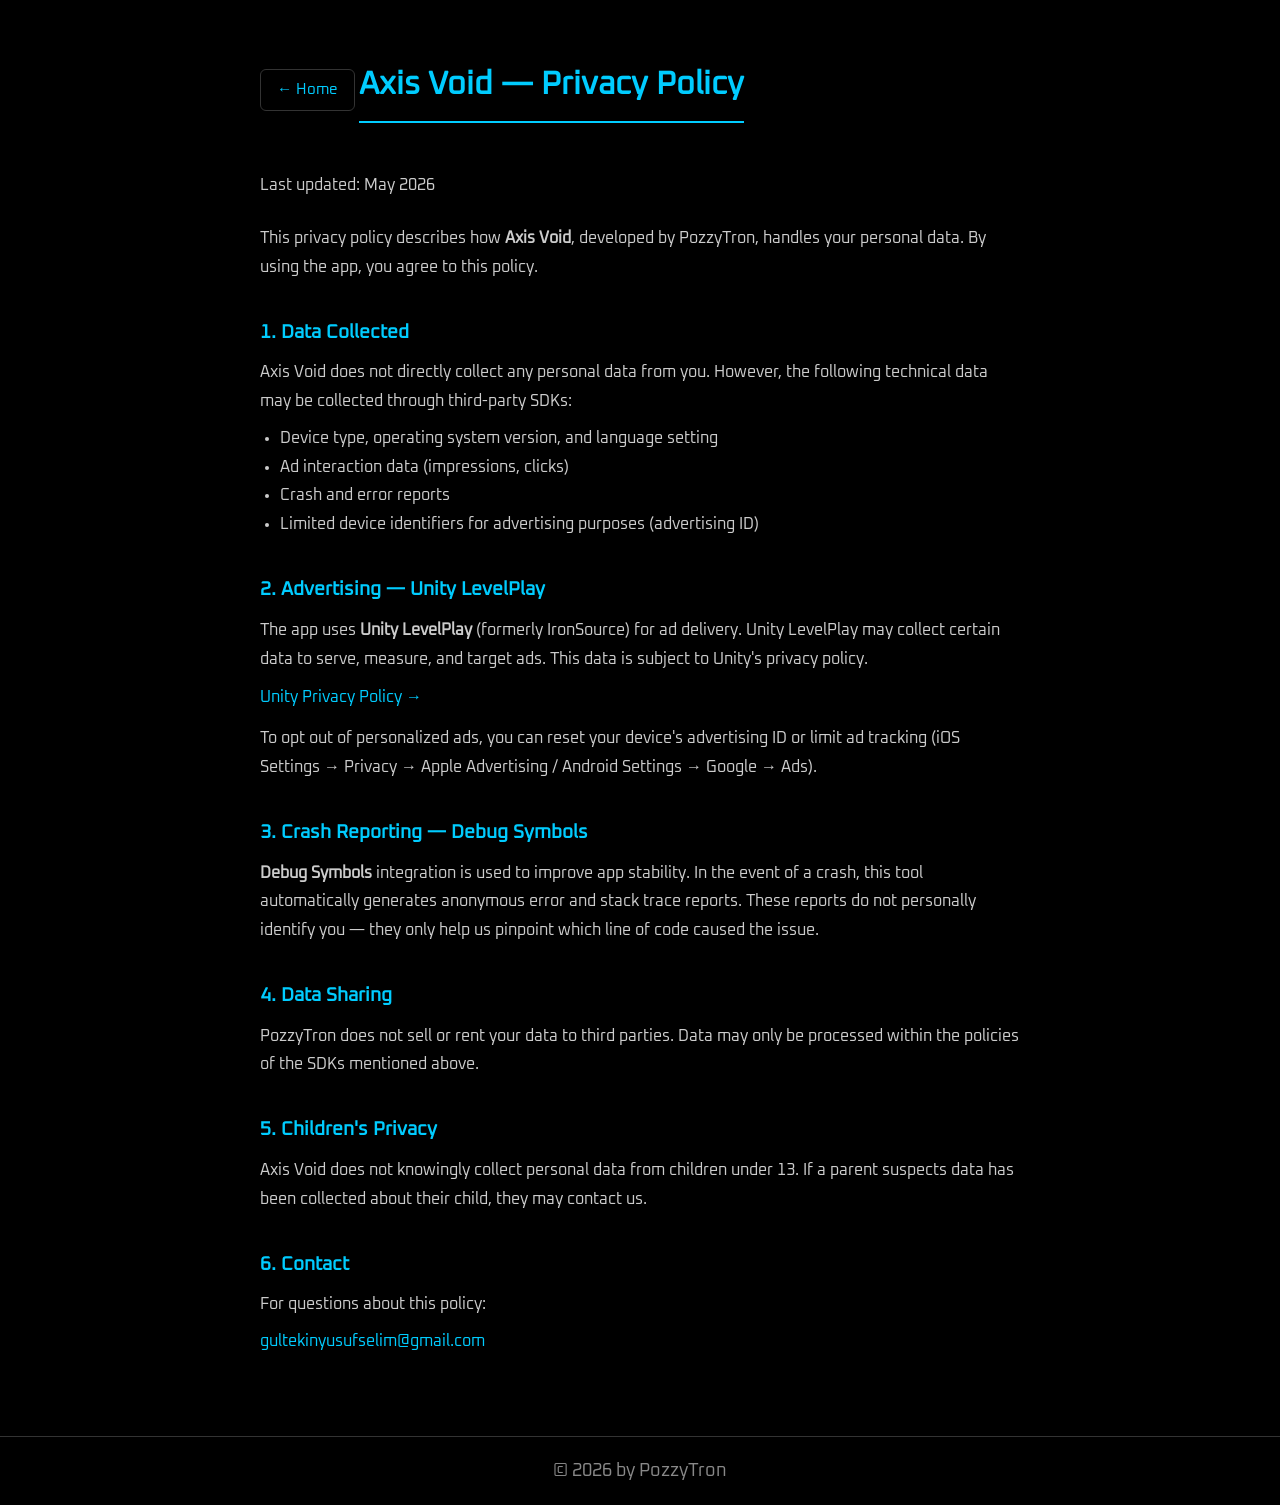
==== privacy-axis-void.html @ fbcbccb7 "Update contact email in privacy-axis-void.html" ====
<!DOCTYPE html>
<html lang="tr">
<head>
  <meta charset="UTF-8">
  <meta name="viewport" content="width=device-width, initial-scale=1.0">
  <title>PozzyTron | Axis Void — Gizlilik Politikası</title>
  <link rel="icon" type="image/png" href="favicon.png">
  <link rel="stylesheet" href="style.css">
  <style>
    .privacy-wrap {
      max-width: 800px;
      margin: 0 auto;
      padding: 60px 20px 80px;
      text-align: left;
    }
    .privacy-wrap h1 {
      font-size: 2rem;
      color: #00ccff;
      border-bottom: 2px solid #00ccff;
      display: inline-block;
      padding-bottom: 10px;
      margin-bottom: 40px;
    }
    .privacy-wrap h2 {
      font-size: 1.2rem;
      color: #00ccff;
      margin: 36px 0 10px;
    }
    .privacy-wrap p, .privacy-wrap li {
      color: #cccccc;
      font-size: 1rem;
      line-height: 1.8;
    }
    .privacy-wrap ul {
      padding-left: 20px;
      margin-top: 8px;
    }
    .privacy-wrap a {
      color: #00ccff;
      text-decoration: none;
    }
    .privacy-wrap a:hover {
      text-decoration: underline;
    }
    .back-btn {
      display: inline-block;
      margin-bottom: 40px;
      color: #888;
      font-size: 0.95rem;
      text-decoration: none;
      border: 1px solid #333;
      padding: 8px 16px;
      border-radius: 6px;
      transition: all 0.2s ease;
    }
    .back-btn:hover {
      color: #fff;
      border-color: #666;
    }
    .updated {
      color: #555;
      font-size: 0.9rem;
      margin-top: 8px;
    }
  </style>
</head>
<body>

  <div id="loader">
    <div class="spinner"></div>
    <p data-key="loader">YÜKLENİYOR...</p>
  </div>

  <div class="privacy-wrap">
    <a href="index.html" class="back-btn" data-key="back">← Ana Sayfa</a>

    <h1 data-key="page_title">Axis Void — Gizlilik Politikası</h1>
    <p class="updated" data-key="updated">Son güncelleme: Mayıs 2026</p>

    <p style="margin-top:24px" data-key="intro">
      Bu gizlilik politikası, PozzyTron tarafından geliştirilen <strong>Axis Void</strong> mobil uygulamasının kişisel verilerinizi nasıl ele aldığını açıklar. Uygulamayı kullanarak bu politikayı kabul etmiş sayılırsınız.
    </p>

    <!-- Veri Toplama -->
    <h2 data-key="s1_title">1. Toplanan Veriler</h2>
    <p data-key="s1_text">Axis Void, sizden doğrudan herhangi bir kişisel veri toplamaz. Ancak üçüncü taraf SDK'lar aracılığıyla aşağıdaki teknik veriler toplanabilir:</p>
    <ul>
      <li data-key="s1_li1">Cihaz tipi, işletim sistemi sürümü ve dil ayarı</li>
      <li data-key="s1_li2">Reklam etkileşim verileri (gösterim, tıklama)</li>
      <li data-key="s1_li3">Çökme (crash) ve hata raporları</li>
      <li data-key="s1_li4">Reklamcılık amacıyla sınırlı cihaz tanımlayıcıları (reklam kimliği)</li>
    </ul>

    <!-- Unity LevelPlay -->
    <h2 data-key="s2_title">2. Reklamlar — Unity LevelPlay</h2>
    <p data-key="s2_text">
      Uygulama, reklam gösterimi için <strong>Unity LevelPlay</strong> (eski adıyla IronSource) platformunu kullanır. Unity LevelPlay; reklam sunmak, performansını ölçmek ve hedeflemek amacıyla belirli veriler toplayabilir. Bu veriler Unity'nin gizlilik politikasına tabidir.
    </p>
    <p style="margin-top:10px">
      <a href="https://unity.com/legal/privacy-policy" target="_blank" rel="noopener noreferrer" data-key="s2_link">Unity Gizlilik Politikası →</a>
    </p>
    <p style="margin-top:12px" data-key="s2_opt">
      Kişiselleştirilmiş reklamları devre dışı bırakmak için cihazınızın reklam kimliğini sıfırlayabilir veya reklam takibini kısıtlayabilirsiniz (iOS Ayarları → Gizlilik → Apple Reklamcılığı / Android Ayarları → Google → Reklamlar).
    </p>

    <!-- Debug Symbols / Crash Reporting -->
    <h2 data-key="s3_title">3. Çökme Raporlama — Debug Symbols</h2>
    <p data-key="s3_text">
      Uygulama stabilitesini iyileştirmek amacıyla <strong>Debug Symbols</strong> entegrasyonu kullanılmaktadır. Bu araç; uygulamanın çökmesi durumunda otomatik olarak anonim hata ve yığın izi (stack trace) raporları oluşturur. Bu raporlar sizi kişisel olarak tanımlamaz; yalnızca hangi kod satırında hata oluştuğunu tespit etmemize yarar.
    </p>

    <!-- Veri Paylaşımı -->
    <h2 data-key="s4_title">4. Veri Paylaşımı</h2>
    <p data-key="s4_text">PozzyTron, verilerinizi üçüncü taraflara satmaz veya kiralamaz. Veriler yalnızca yukarıda belirtilen SDK'ların kendi politikaları çerçevesinde işlenebilir.</p>

    <!-- Çocuk Gizliliği -->
    <h2 data-key="s5_title">5. Çocuk Gizliliği</h2>
    <p data-key="s5_text">Axis Void, 13 yaşın altındaki çocuklardan bilerek kişisel veri toplamaz. Ebeveynler, çocuklarına ait olası bir veri kaydından şüpheleniyorlarsa bizimle iletişime geçebilirler.</p>

    <!-- İletişim -->
    <h2 data-key="s6_title">6. İletişim</h2>
    <p data-key="s6_text">Bu politikayla ilgili sorularınız için:</p>
    <p style="margin-top:8px">
      <a href="mailto:gultekinyusufselim@gmail.com">gultekinyusufselim@gmail.com</a>
    </p>
  </div>

  <footer>
    <p>© 2026 by PozzyTron</p>
  </footer>

<script>
const translations = {
  tr: {
    loader: "YÜKLENİYOR...",
    back: "← Ana Sayfa",
    page_title: "Axis Void — Gizlilik Politikası",
    updated: "Son güncelleme: Mayıs 2026",
    intro: "Bu gizlilik politikası, PozzyTron tarafından geliştirilen Axis Void mobil uygulamasının kişisel verilerinizi nasıl ele aldığını açıklar. Uygulamayı kullanarak bu politikayı kabul etmiş sayılırsınız.",
    s1_title: "1. Toplanan Veriler",
    s1_text: "Axis Void, sizden doğrudan herhangi bir kişisel veri toplamaz. Ancak üçüncü taraf SDK'lar aracılığıyla aşağıdaki teknik veriler toplanabilir:",
    s1_li1: "Cihaz tipi, işletim sistemi sürümü ve dil ayarı",
    s1_li2: "Reklam etkileşim verileri (gösterim, tıklama)",
    s1_li3: "Çökme (crash) ve hata raporları",
    s1_li4: "Reklamcılık amacıyla sınırlı cihaz tanımlayıcıları (reklam kimliği)",
    s2_title: "2. Reklamlar — Unity LevelPlay",
    s2_text: "Uygulama, reklam gösterimi için Unity LevelPlay (eski adıyla IronSource) platformunu kullanır. Unity LevelPlay; reklam sunmak, performansını ölçmek ve hedeflemek amacıyla belirli veriler toplayabilir. Bu veriler Unity'nin gizlilik politikasına tabidir.",
    s2_link: "Unity Gizlilik Politikası →",
    s2_opt: "Kişiselleştirilmiş reklamları devre dışı bırakmak için cihazınızın reklam kimliğini sıfırlayabilir veya reklam takibini kısıtlayabilirsiniz (iOS Ayarları → Gizlilik → Apple Reklamcılığı / Android Ayarları → Google → Reklamlar).",
    s3_title: "3. Çökme Raporlama — Debug Symbols",
    s3_text: "Uygulama stabilitesini iyileştirmek amacıyla Debug Symbols entegrasyonu kullanılmaktadır. Bu araç; uygulamanın çökmesi durumunda otomatik olarak anonim hata ve yığın izi (stack trace) raporları oluşturur. Bu raporlar sizi kişisel olarak tanımlamaz; yalnızca hangi kod satırında hata oluştuğunu tespit etmemize yarar.",
    s4_title: "4. Veri Paylaşımı",
    s4_text: "PozzyTron, verilerinizi üçüncü taraflara satmaz veya kiralamaz. Veriler yalnızca yukarıda belirtilen SDK'ların kendi politikaları çerçevesinde işlenebilir.",
    s5_title: "5. Çocuk Gizliliği",
    s5_text: "Axis Void, 13 yaşın altındaki çocuklardan bilerek kişisel veri toplamaz. Ebeveynler, çocuklarına ait olası bir veri kaydından şüpheleniyorlarsa bizimle iletişime geçebilirler.",
    s6_title: "6. İletişim",
    s6_text: "Bu politikayla ilgili sorularınız için:"
  },
  en: {
    loader: "LOADING...",
    back: "← Home",
    page_title: "Axis Void — Privacy Policy",
    updated: "Last updated: May 2026",
    intro: "This privacy policy describes how Axis Void, developed by PozzyTron, handles your personal data. By using the app, you agree to this policy.",
    s1_title: "1. Data Collected",
    s1_text: "Axis Void does not directly collect any personal data from you. However, the following technical data may be collected through third-party SDKs:",
    s1_li1: "Device type, operating system version, and language setting",
    s1_li2: "Ad interaction data (impressions, clicks)",
    s1_li3: "Crash and error reports",
    s1_li4: "Limited device identifiers for advertising purposes (advertising ID)",
    s2_title: "2. Advertising — Unity LevelPlay",
    s2_text: "The app uses Unity LevelPlay (formerly IronSource) for ad delivery. Unity LevelPlay may collect certain data to serve, measure, and target ads. This data is subject to Unity's privacy policy.",
    s2_link: "Unity Privacy Policy →",
    s2_opt: "To opt out of personalized ads, you can reset your device's advertising ID or limit ad tracking (iOS Settings → Privacy → Apple Advertising / Android Settings → Google → Ads).",
    s3_title: "3. Crash Reporting — Debug Symbols",
    s3_text: "Debug Symbols integration is used to improve app stability. In the event of a crash, this tool automatically generates anonymous error and stack trace reports. These reports do not personally identify you — they only help us pinpoint which line of code caused the issue.",
    s4_title: "4. Data Sharing",
    s4_text: "PozzyTron does not sell or rent your data to third parties. Data may only be processed within the policies of the SDKs mentioned above.",
    s5_title: "5. Children's Privacy",
    s5_text: "Axis Void does not knowingly collect personal data from children under 13. If a parent suspects data has been collected about their child, they may contact us.",
    s6_title: "6. Contact",
    s6_text: "For questions about this policy:"
  }
};

const lang = navigator.language.startsWith("tr") ? "tr" : "en";

// intro tag has <strong> inside, handle separately
const introEl = document.querySelector("[data-key='intro']");
if (introEl) {
  const gameName = lang === "tr" ? "Axis Void" : "Axis Void";
  introEl.innerHTML = translations[lang].intro.replace(
    gameName, `<strong>${gameName}</strong>`
  );
}

// s2_text has <strong> inside
const s2El = document.querySelector("[data-key='s2_text']");
if (s2El) {
  s2El.innerHTML = translations[lang].s2_text.replace(
    "Unity LevelPlay", "<strong>Unity LevelPlay</strong>"
  );
}

// s3_text has <strong> inside
const s3El = document.querySelector("[data-key='s3_text']");
if (s3El) {
  s3El.innerHTML = translations[lang].s3_text.replace(
    "Debug Symbols", "<strong>Debug Symbols</strong>"
  );
}

document.querySelectorAll("[data-key]").forEach(el => {
  const key = el.getAttribute("data-key");
  if (["intro", "s2_text", "s3_text"].includes(key)) return; // already handled
  if (translations[lang][key]) el.textContent = translations[lang][key];
});

document.title = lang === "tr"
  ? "PozzyTron | Axis Void — Gizlilik Politikası"
  : "PozzyTron | Axis Void — Privacy Policy";

window.addEventListener("load", function () {
  document.getElementById("loader").classList.add("loader-hidden");
});
</script>

</body>
</html>
---- style.css ----
@font-face {
    font-family: 'Oxanium';
    src: url('oxanium.ttf') format('truetype');
    font-weight: normal;
    font-style: normal;
}

* {
    margin: 0;
    padding: 0;
    box-sizing: border-box;
    font-family: 'Oxanium', sans-serif;
}

body {
    background-color: #000000;
    color: #ffffff;
    line-height: 1.6;
    font-size: 18px;
    scroll-behavior: smooth;
    -webkit-font-smoothing: antialiased;
}

#loader {
    position: fixed;
    width: 100%;
    height: 100vh;
    background: #000000;
    display: flex;
    flex-direction: column;
    justify-content: center;
    align-items: center;
    z-index: 9999;
    transition: opacity 0.5s ease, visibility 0.5s ease;
}

.spinner {
    width: 50px;
    height: 50px;
    border: 5px solid rgba(0, 255, 204, 0.1);
    border-top: 5px solid #00ccff;
    border-radius: 50%;
    animation: spin 1s linear infinite;
}

#loader p {
    margin-top: 30px;
    font-size: 1.3rem;
    color: #00ccff;
    text-transform: uppercase;
    font-family: 'Oxanium', sans-serif;
}

@keyframes spin {
    0% { transform: rotate(0deg); }
    100% { transform: rotate(360deg); }
}

.loader-hidden {
    opacity: 0;
    visibility: hidden;
}

.container {
    width: 90%;
    margin: 0 auto;
    text-align: center;
}

.cover {
    height: 400px;
    display: flex;
    align-items: center;
    justify-content: center;
    text-align: center;
    background-image: url('cover-bg.png');
    background-size: cover;
    background-position: center;
    background-repeat: no-repeat;
}

.section {
    padding: 60px 20px;
}

.section-title {
    font-size: 2rem;
    margin-bottom: 40px;
    border-bottom: 2px solid #00ccff;
    display: inline-block;
    padding-bottom: 10px;
}

.project-card {
    background: #0f0f0f;
    padding: 40px;
    border-radius: 20px;
    margin: 40px auto;
    max-width: 1000px;
    width: 95%;
    display: flex;
    align-items: stretch;
    gap: 40px;
    text-align: left;
}

.project-video {
    width: 50%;
    aspect-ratio: 16 / 9;
    border-radius: 10px;
    overflow: hidden;
    transform: translateZ(0);
}

.project-video iframe {
    width: 100%;
    height: 100%;
    border: none;
}

.project-content {
    flex: 1;
    display: flex;
    flex-direction: column;
    justify-content: space-between;
    min-height: 100%;
}

.project-content h3 {
    font-size: 1.1rem;
    margin-bottom: 15px;
    color: #00ccff;
    font-weight: 800;
}

.links {
    margin-top: auto;
    display: flex;
    gap: 10px;
    padding-top: 20px;
}

.links-secondary {
    margin-top: 10px;
    padding-top: 0;
}

.btn {
    display: inline-block;
    padding: 10px 20px;
    background-color: #00ccff;
    color: #000000;
    text-decoration: none;
    border-radius: 6px;
    font-weight: bold;
    font-size: 1.1rem;
    transition: all 0.3s ease;
    border: none;
    cursor: pointer;
}

.btn:hover {
    background-color: #00ffcc;
    transform: translateY(-5px);
    box-shadow: 0 5px 15px rgba(0, 204, 255, 0.4);
}

/* Ghost / secondary button — less prominent */
.btn-ghost {
    display: inline-block;
    padding: 6px 14px;
    background-color: transparent;
    color: #555555;
    text-decoration: none;
    border-radius: 6px;
    font-size: 0.85rem;
    border: 1px solid #2a2a2a;
    transition: all 0.2s ease;
    cursor: pointer;
}

.btn-ghost:hover {
    color: #aaaaaa;
    border-color: #555555;
}

footer {
    padding: 20px;
    text-align: center;
    border-top: 1px solid #333;
    font-size: 1.1rem;
    color: #888;
}

@media (max-width: 768px) {
    .cover {
        width: 100%;
        aspect-ratio: 1;
        height: auto;
        min-height: auto;
        background-size: contain;
        background-repeat: no-repeat;
        background-position: center;
        background-image: url('mobile-bg.png');
    }

    .container {
        width: 95%;
    }

    .project-card {
        background: #0f0f0f;
        flex-direction: column;
        align-items: center;
        text-align: center;
        gap: 20px;
        padding: 20px;
    }

    .project-img {
        width: 100%;
        max-width: none;
    }

    .project-video {
        width: 100%;
        margin-bottom: 20px;
    }

    .project-content {
        width: 100%;
    }

    .links {
        justify-content: center;
        flex-wrap: wrap;
    }

    .links-secondary {
        justify-content: center;
    }

    .section-title {
        font-size: 1.5rem;
    }

    .about p {
        font-size: 1rem;
    }
}
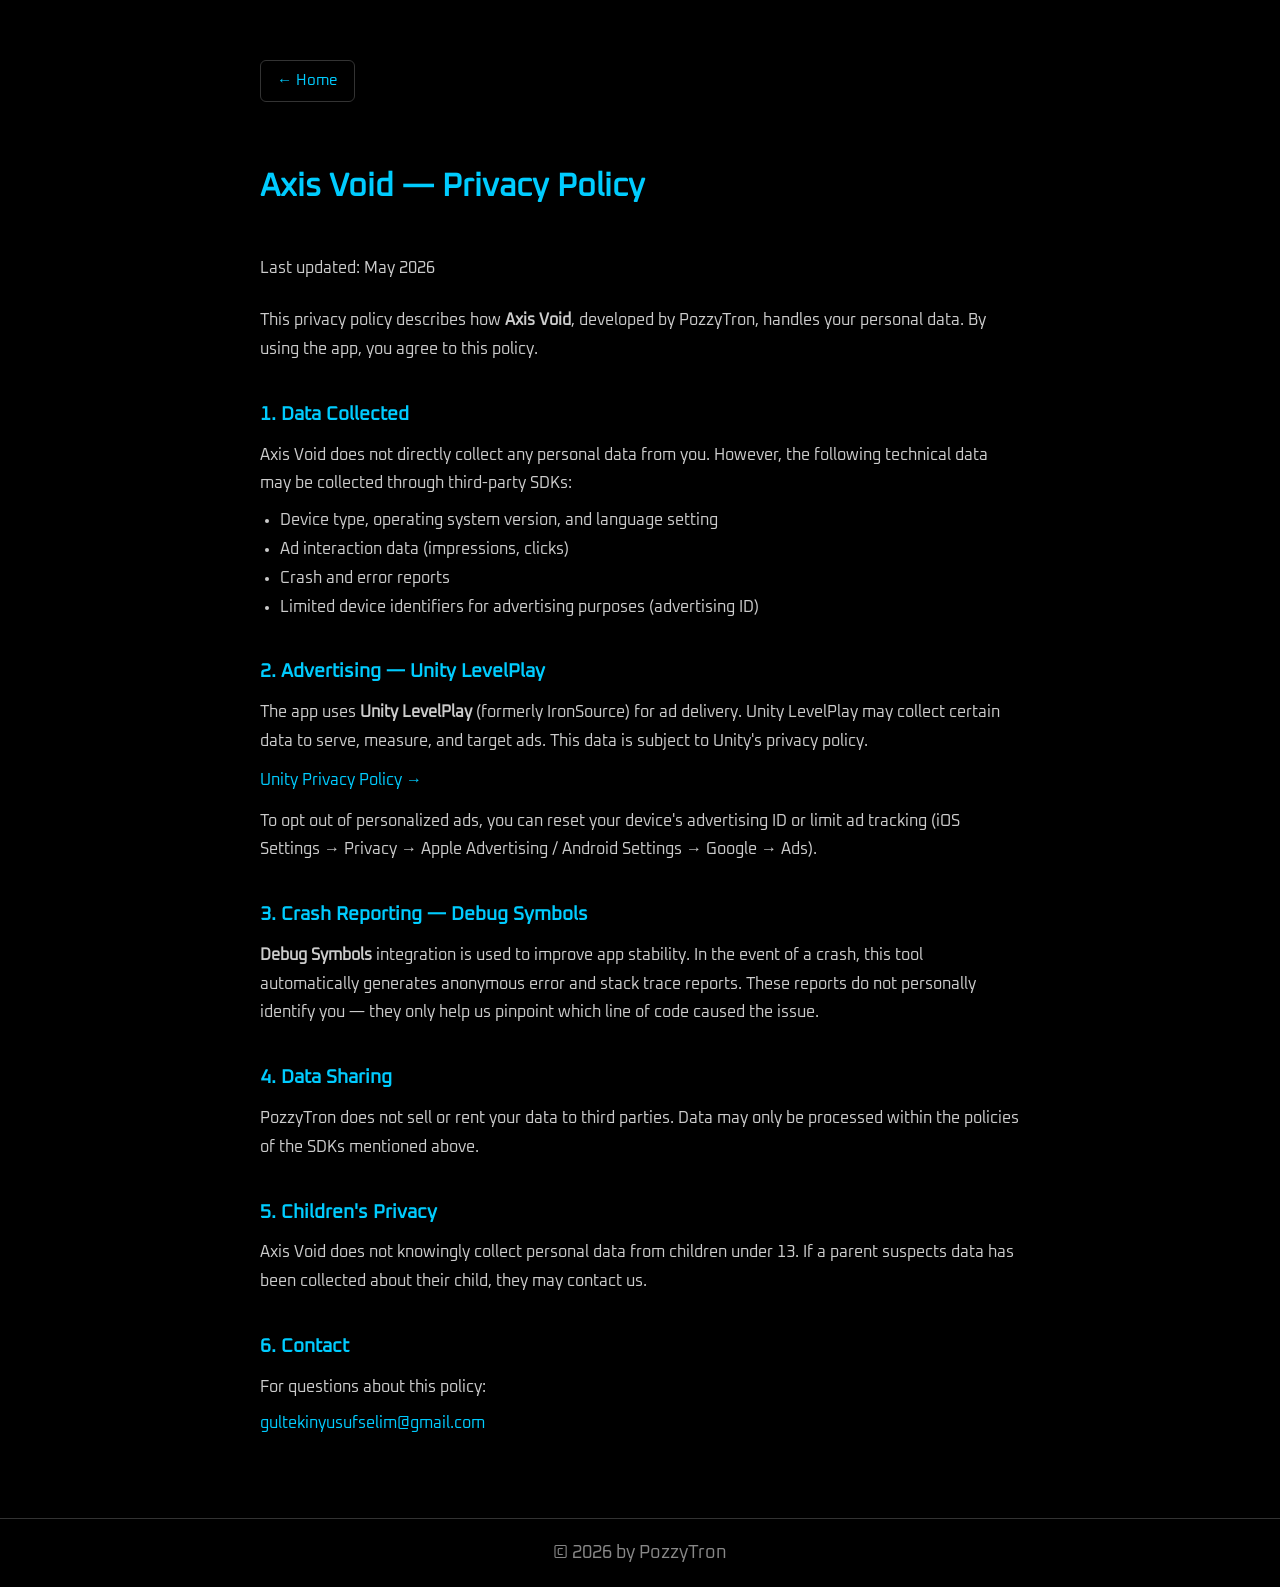
==== commit 0f91365a: "Refactor h1 styles in privacy-axis-void.html Removed border and padding from h1 in privacy section" ====
--- a/privacy-axis-void.html
+++ b/privacy-axis-void.html
@@ -14,11 +14,9 @@
       text-align: left;
     }
     .privacy-wrap h1 {
+      margin-top: 20px;
       font-size: 2rem;
       color: #00ccff;
-      border-bottom: 2px solid #00ccff;
-      display: inline-block;
-      padding-bottom: 10px;
       margin-bottom: 40px;
     }
     .privacy-wrap h2 {
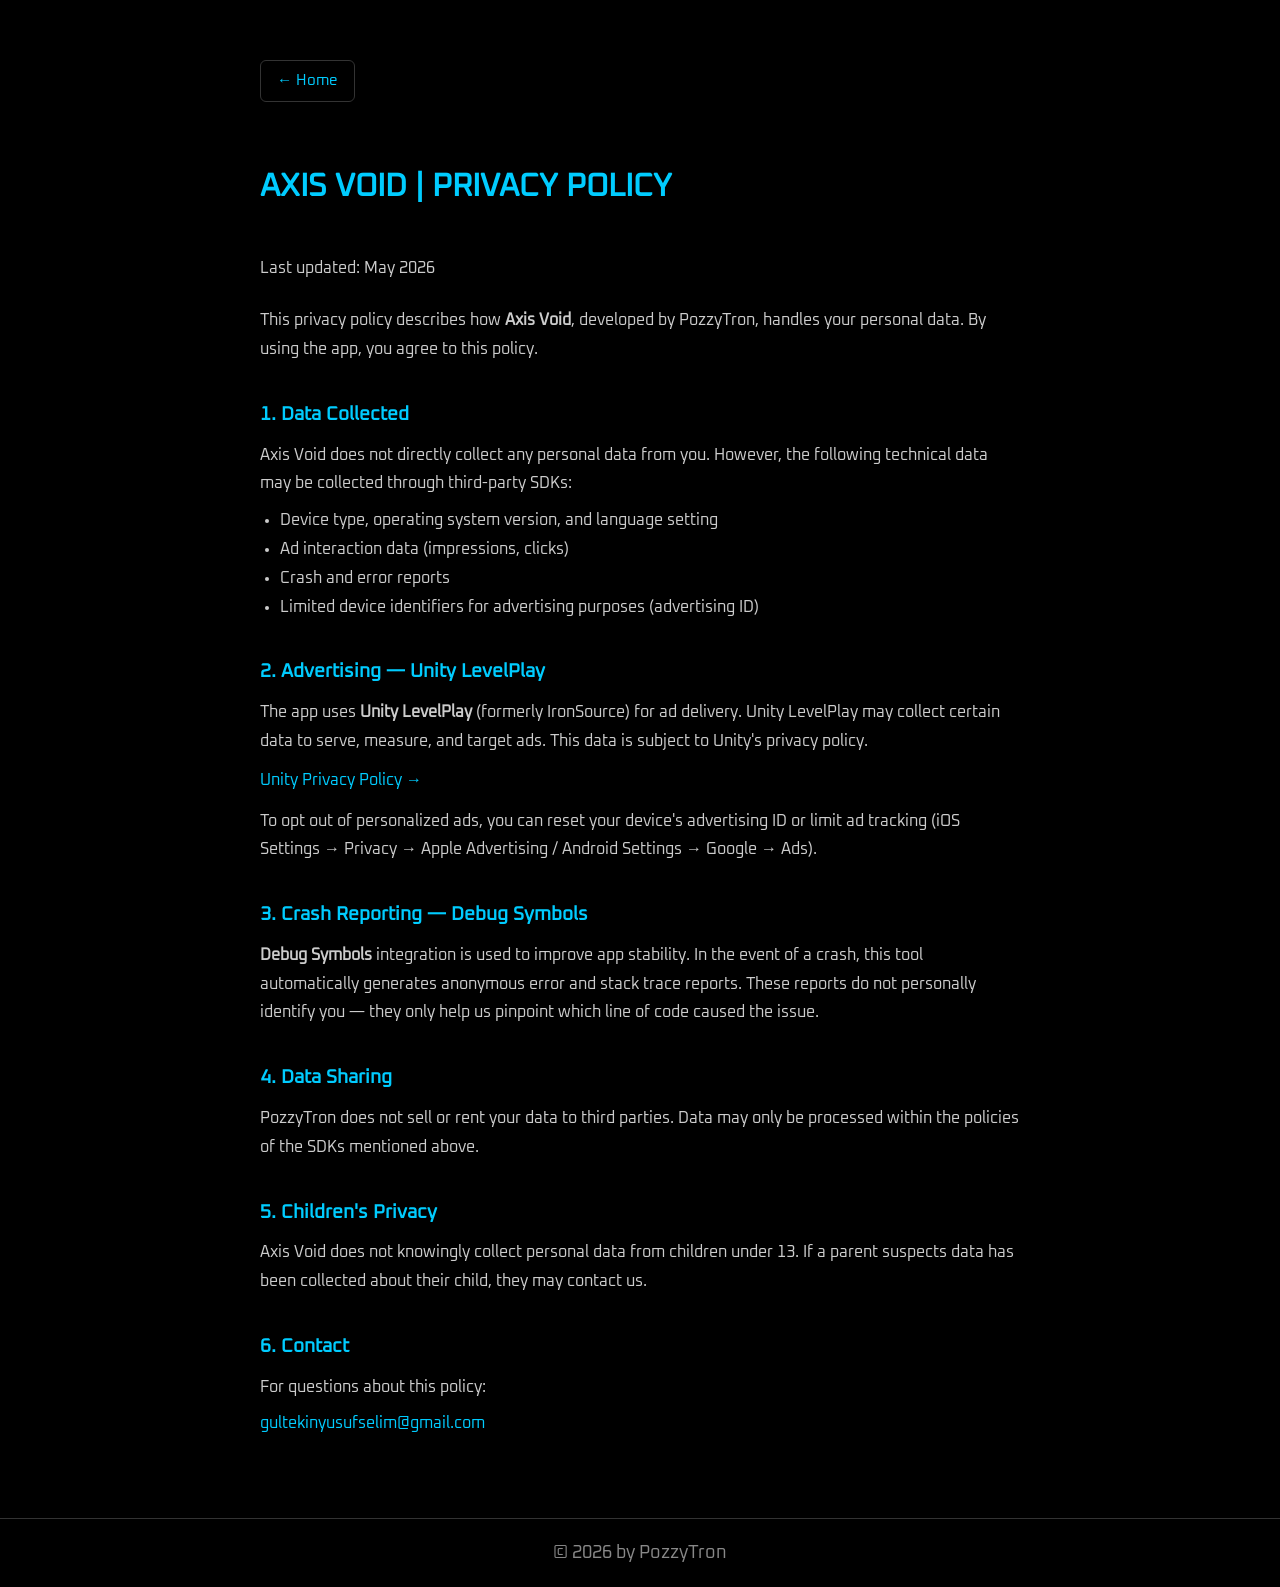
==== commit 6d38fac1: "Update privacy-axis-void.html" ====
--- a/privacy-axis-void.html
+++ b/privacy-axis-void.html
@@ -72,7 +72,7 @@
   <div class="privacy-wrap">
     <a href="index.html" class="back-btn" data-key="back">← Ana Sayfa</a>
 
-    <h1 data-key="page_title">Axis Void — Gizlilik Politikası</h1>
+    <h1 data-key="page_title">AXIS VOID | GİZLİLİK POLİTİKASI</h1>
     <p class="updated" data-key="updated">Son güncelleme: Mayıs 2026</p>
 
     <p style="margin-top:24px" data-key="intro">
@@ -132,7 +132,7 @@
   tr: {
     loader: "YÜKLENİYOR...",
     back: "← Ana Sayfa",
-    page_title: "Axis Void — Gizlilik Politikası",
+    page_title: "AXIS VOID | GİZLİLİK POLİTİKASI",
     updated: "Son güncelleme: Mayıs 2026",
     intro: "Bu gizlilik politikası, PozzyTron tarafından geliştirilen Axis Void mobil uygulamasının kişisel verilerinizi nasıl ele aldığını açıklar. Uygulamayı kullanarak bu politikayı kabul etmiş sayılırsınız.",
     s1_title: "1. Toplanan Veriler",
@@ -157,7 +157,7 @@
   en: {
     loader: "LOADING...",
     back: "← Home",
-    page_title: "Axis Void — Privacy Policy",
+    page_title: "AXIS VOID | PRIVACY POLICY",
     updated: "Last updated: May 2026",
     intro: "This privacy policy describes how Axis Void, developed by PozzyTron, handles your personal data. By using the app, you agree to this policy.",
     s1_title: "1. Data Collected",
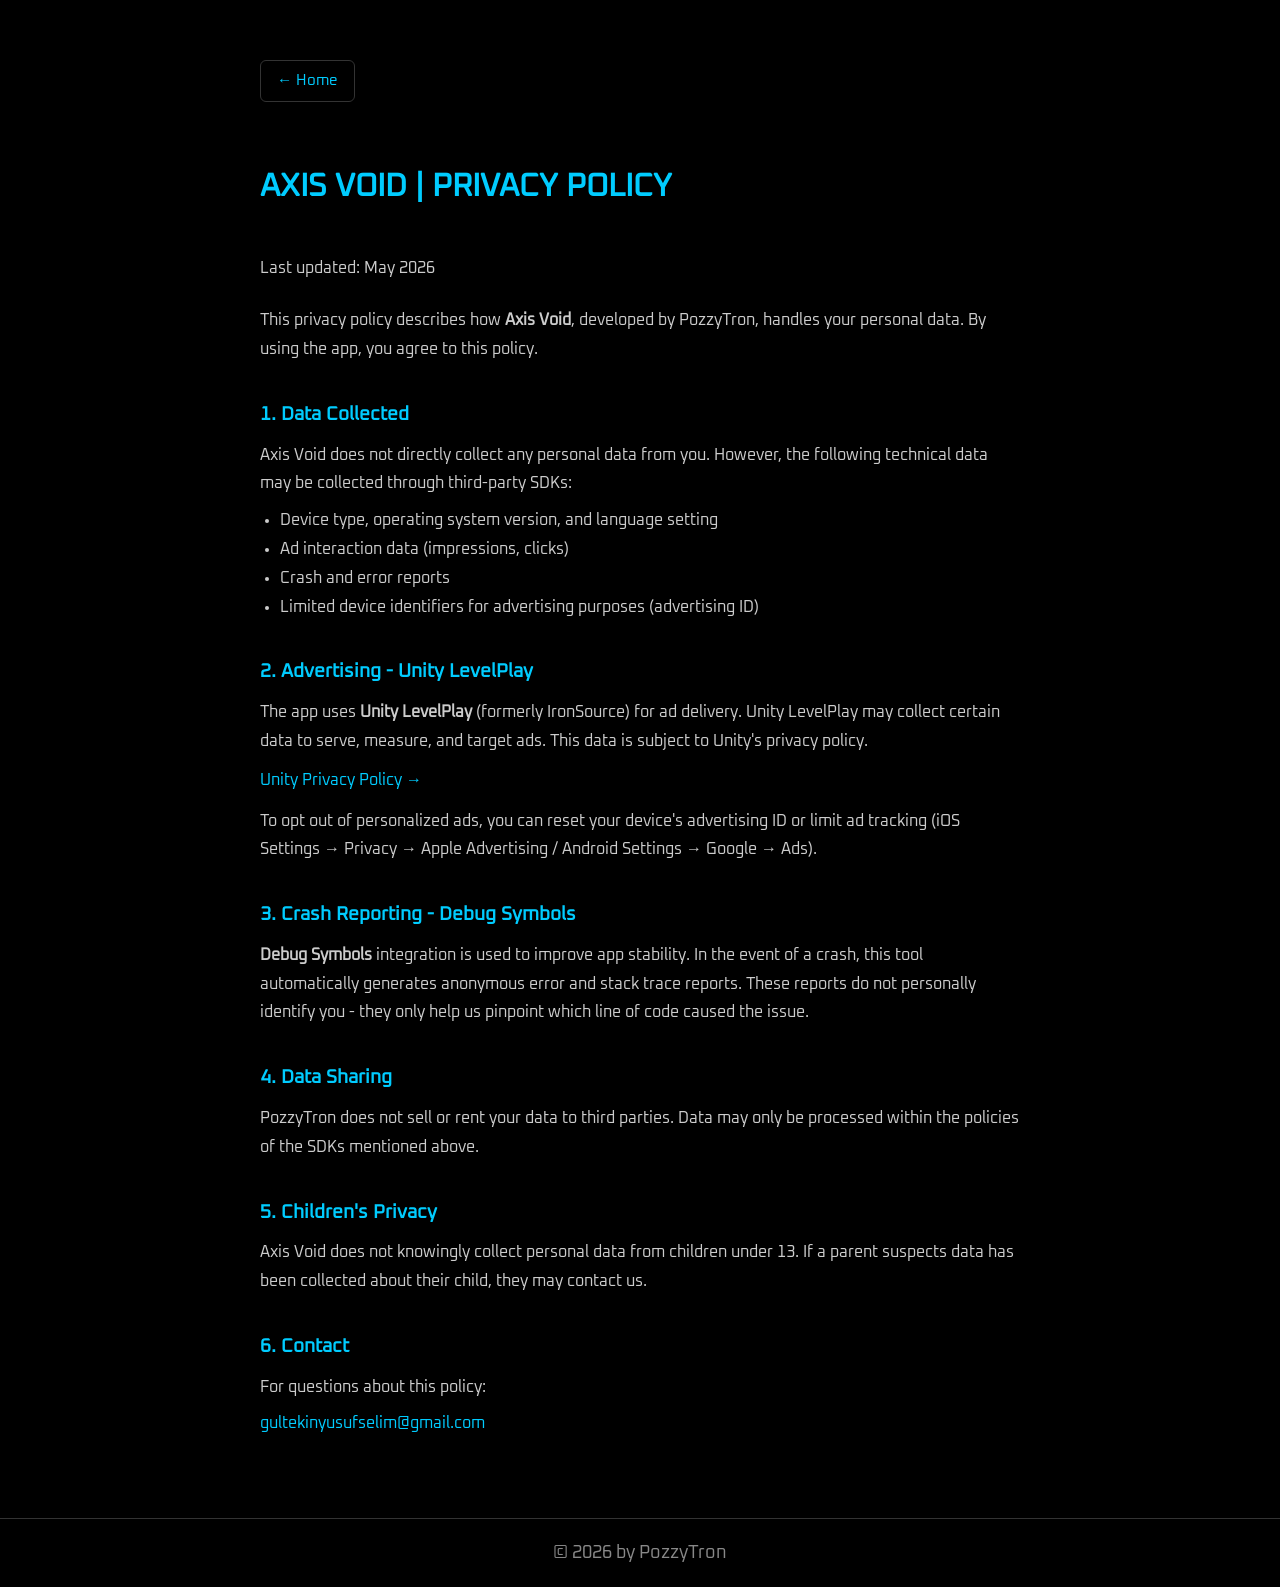
==== commit 528b5746: "Fix title formatting and translation keys" ====
--- a/privacy-axis-void.html
+++ b/privacy-axis-void.html
@@ -3,7 +3,7 @@
 <head>
   <meta charset="UTF-8">
   <meta name="viewport" content="width=device-width, initial-scale=1.0">
-  <title>PozzyTron | Axis Void — Gizlilik Politikası</title>
+  <title>PozzyTron</title>
   <link rel="icon" type="image/png" href="favicon.png">
   <link rel="stylesheet" href="style.css">
   <style>
@@ -90,7 +90,7 @@
     </ul>
 
     <!-- Unity LevelPlay -->
-    <h2 data-key="s2_title">2. Reklamlar — Unity LevelPlay</h2>
+    <h2 data-key="s2_title">2. Reklamlar - Unity LevelPlay</h2>
     <p data-key="s2_text">
       Uygulama, reklam gösterimi için <strong>Unity LevelPlay</strong> (eski adıyla IronSource) platformunu kullanır. Unity LevelPlay; reklam sunmak, performansını ölçmek ve hedeflemek amacıyla belirli veriler toplayabilir. Bu veriler Unity'nin gizlilik politikasına tabidir.
     </p>
@@ -102,7 +102,7 @@
     </p>
 
     <!-- Debug Symbols / Crash Reporting -->
-    <h2 data-key="s3_title">3. Çökme Raporlama — Debug Symbols</h2>
+    <h2 data-key="s3_title">3. Çökme Raporlama - Debug Symbols</h2>
     <p data-key="s3_text">
       Uygulama stabilitesini iyileştirmek amacıyla <strong>Debug Symbols</strong> entegrasyonu kullanılmaktadır. Bu araç; uygulamanın çökmesi durumunda otomatik olarak anonim hata ve yığın izi (stack trace) raporları oluşturur. Bu raporlar sizi kişisel olarak tanımlamaz; yalnızca hangi kod satırında hata oluştuğunu tespit etmemize yarar.
     </p>
@@ -141,11 +141,11 @@
     s1_li2: "Reklam etkileşim verileri (gösterim, tıklama)",
     s1_li3: "Çökme (crash) ve hata raporları",
     s1_li4: "Reklamcılık amacıyla sınırlı cihaz tanımlayıcıları (reklam kimliği)",
-    s2_title: "2. Reklamlar — Unity LevelPlay",
+    s2_title: "2. Reklamlar - Unity LevelPlay",
     s2_text: "Uygulama, reklam gösterimi için Unity LevelPlay (eski adıyla IronSource) platformunu kullanır. Unity LevelPlay; reklam sunmak, performansını ölçmek ve hedeflemek amacıyla belirli veriler toplayabilir. Bu veriler Unity'nin gizlilik politikasına tabidir.",
     s2_link: "Unity Gizlilik Politikası →",
     s2_opt: "Kişiselleştirilmiş reklamları devre dışı bırakmak için cihazınızın reklam kimliğini sıfırlayabilir veya reklam takibini kısıtlayabilirsiniz (iOS Ayarları → Gizlilik → Apple Reklamcılığı / Android Ayarları → Google → Reklamlar).",
-    s3_title: "3. Çökme Raporlama — Debug Symbols",
+    s3_title: "3. Çökme Raporlama - Debug Symbols",
     s3_text: "Uygulama stabilitesini iyileştirmek amacıyla Debug Symbols entegrasyonu kullanılmaktadır. Bu araç; uygulamanın çökmesi durumunda otomatik olarak anonim hata ve yığın izi (stack trace) raporları oluşturur. Bu raporlar sizi kişisel olarak tanımlamaz; yalnızca hangi kod satırında hata oluştuğunu tespit etmemize yarar.",
     s4_title: "4. Veri Paylaşımı",
     s4_text: "PozzyTron, verilerinizi üçüncü taraflara satmaz veya kiralamaz. Veriler yalnızca yukarıda belirtilen SDK'ların kendi politikaları çerçevesinde işlenebilir.",
@@ -166,12 +166,12 @@
     s1_li2: "Ad interaction data (impressions, clicks)",
     s1_li3: "Crash and error reports",
     s1_li4: "Limited device identifiers for advertising purposes (advertising ID)",
-    s2_title: "2. Advertising — Unity LevelPlay",
+    s2_title: "2. Advertising - Unity LevelPlay",
     s2_text: "The app uses Unity LevelPlay (formerly IronSource) for ad delivery. Unity LevelPlay may collect certain data to serve, measure, and target ads. This data is subject to Unity's privacy policy.",
     s2_link: "Unity Privacy Policy →",
     s2_opt: "To opt out of personalized ads, you can reset your device's advertising ID or limit ad tracking (iOS Settings → Privacy → Apple Advertising / Android Settings → Google → Ads).",
-    s3_title: "3. Crash Reporting — Debug Symbols",
-    s3_text: "Debug Symbols integration is used to improve app stability. In the event of a crash, this tool automatically generates anonymous error and stack trace reports. These reports do not personally identify you — they only help us pinpoint which line of code caused the issue.",
+    s3_title: "3. Crash Reporting - Debug Symbols",
+    s3_text: "Debug Symbols integration is used to improve app stability. In the event of a crash, this tool automatically generates anonymous error and stack trace reports. These reports do not personally identify you - they only help us pinpoint which line of code caused the issue.",
     s4_title: "4. Data Sharing",
     s4_text: "PozzyTron does not sell or rent your data to third parties. Data may only be processed within the policies of the SDKs mentioned above.",
     s5_title: "5. Children's Privacy",
@@ -215,8 +215,8 @@
 });
 
 document.title = lang === "tr"
-  ? "PozzyTron | Axis Void — Gizlilik Politikası"
-  : "PozzyTron | Axis Void — Privacy Policy";
+  ? "Axis Void - Gizlilik Politikası | PozzyTron"
+  : "Axis Void - Privacy Policy | PozzyTron";
 
 window.addEventListener("load", function () {
   document.getElementById("loader").classList.add("loader-hidden");
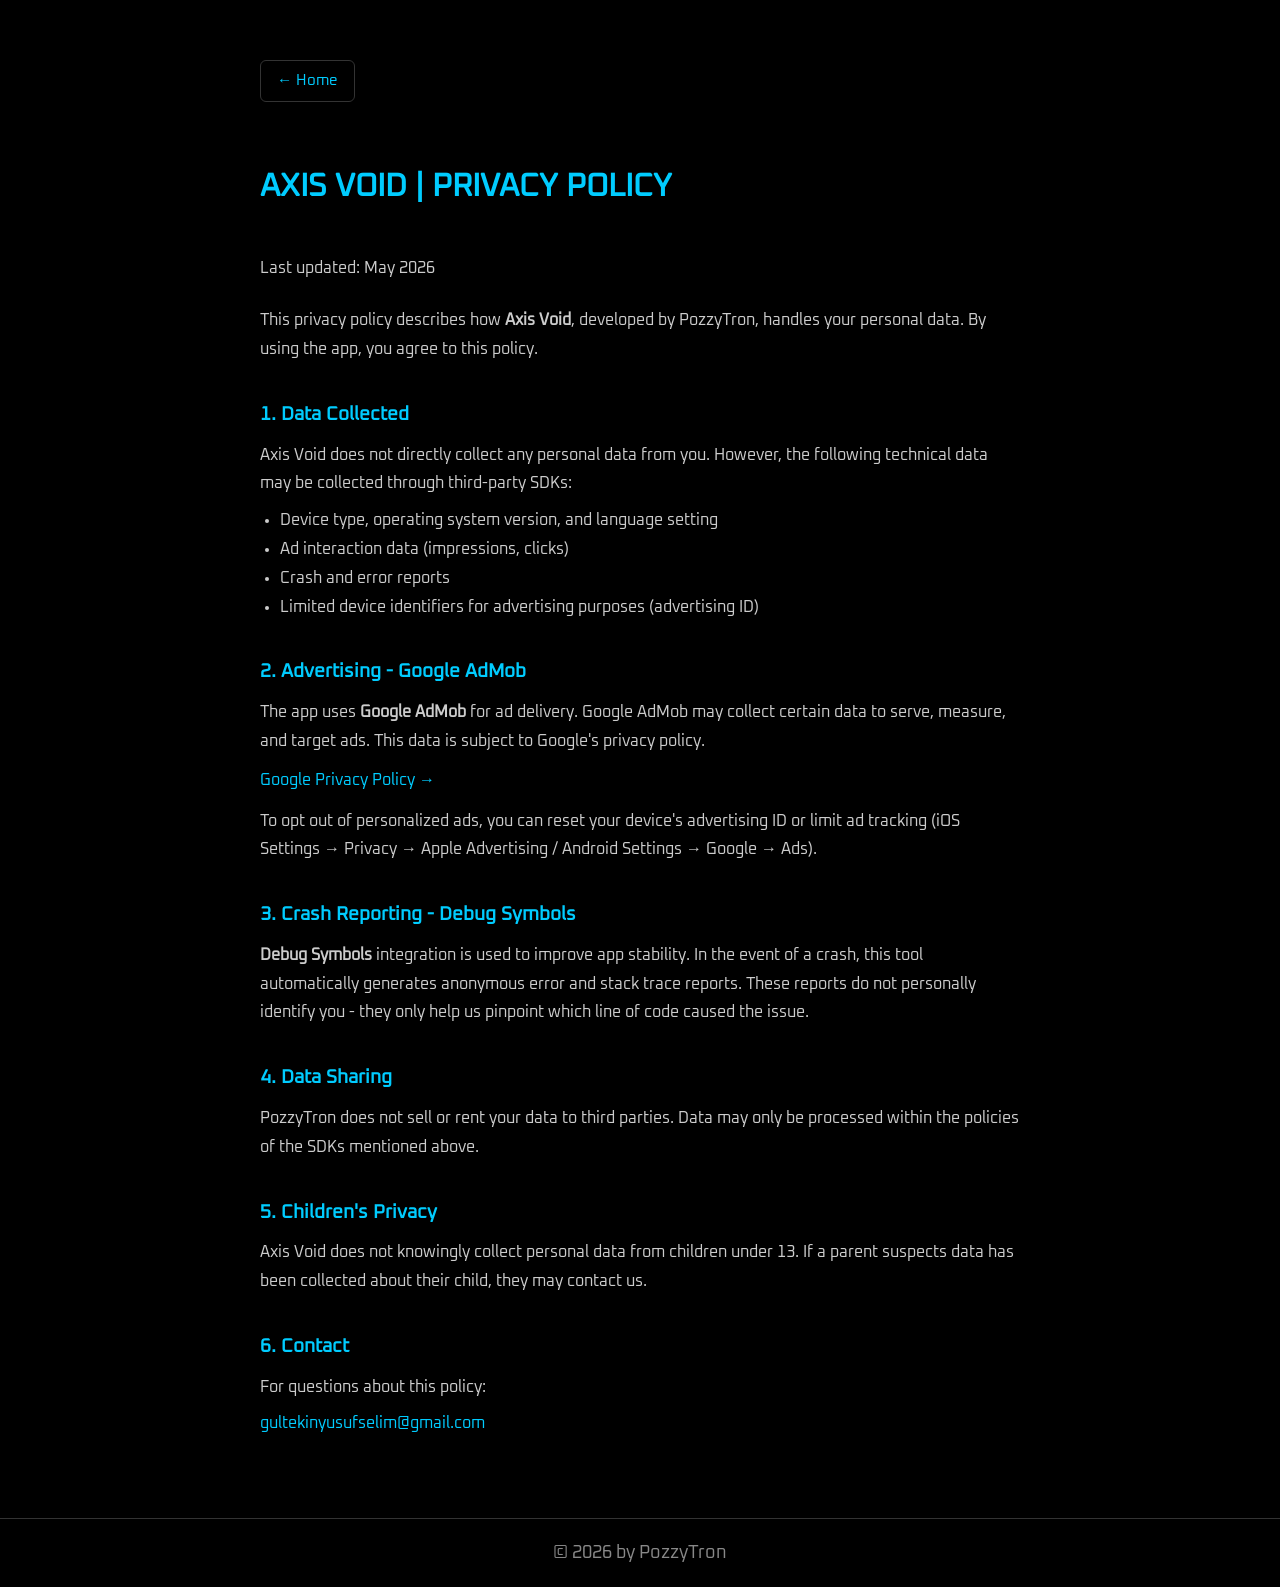
==== commit 3b2fc0c8: "Update privacy-axis-void.html" ====
--- a/privacy-axis-void.html
+++ b/privacy-axis-void.html
@@ -89,13 +89,13 @@
       <li data-key="s1_li4">Reklamcılık amacıyla sınırlı cihaz tanımlayıcıları (reklam kimliği)</li>
     </ul>
 
-    <!-- Unity LevelPlay -->
-    <h2 data-key="s2_title">2. Reklamlar - Unity LevelPlay</h2>
+    <!-- Google AdMob -->
+    <h2 data-key="s2_title">2. Reklamlar - Google AdMob</h2>
     <p data-key="s2_text">
-      Uygulama, reklam gösterimi için <strong>Unity LevelPlay</strong> (eski adıyla IronSource) platformunu kullanır. Unity LevelPlay; reklam sunmak, performansını ölçmek ve hedeflemek amacıyla belirli veriler toplayabilir. Bu veriler Unity'nin gizlilik politikasına tabidir.
+      Uygulama, reklam gösterimi için <strong>Google AdMob</strong> platformunu kullanır. Google AdMob; reklam sunmak, performansını ölçmek ve hedeflemek amacıyla belirli veriler toplayabilir. Bu veriler Google'ın gizlilik politikasına tabidir.
     </p>
     <p style="margin-top:10px">
-      <a href="https://unity.com/legal/privacy-policy" target="_blank" rel="noopener noreferrer" data-key="s2_link">Unity Gizlilik Politikası →</a>
+      <a href="https://policies.google.com/privacy" target="_blank" rel="noopener noreferrer" data-key="s2_link">Google Gizlilik Politikası →</a>
     </p>
     <p style="margin-top:12px" data-key="s2_opt">
       Kişiselleştirilmiş reklamları devre dışı bırakmak için cihazınızın reklam kimliğini sıfırlayabilir veya reklam takibini kısıtlayabilirsiniz (iOS Ayarları → Gizlilik → Apple Reklamcılığı / Android Ayarları → Google → Reklamlar).
@@ -141,9 +141,9 @@
     s1_li2: "Reklam etkileşim verileri (gösterim, tıklama)",
     s1_li3: "Çökme (crash) ve hata raporları",
     s1_li4: "Reklamcılık amacıyla sınırlı cihaz tanımlayıcıları (reklam kimliği)",
-    s2_title: "2. Reklamlar - Unity LevelPlay",
-    s2_text: "Uygulama, reklam gösterimi için Unity LevelPlay (eski adıyla IronSource) platformunu kullanır. Unity LevelPlay; reklam sunmak, performansını ölçmek ve hedeflemek amacıyla belirli veriler toplayabilir. Bu veriler Unity'nin gizlilik politikasına tabidir.",
-    s2_link: "Unity Gizlilik Politikası →",
+    s2_title: "2. Reklamlar - Google AdMob",
+    s2_text: "Uygulama, reklam gösterimi için Google AdMob platformunu kullanır. Google AdMob; reklam sunmak, performansını ölçmek ve hedeflemek amacıyla belirli veriler toplayabilir. Bu veriler Google'ın gizlilik politikasına tabidir.",
+    s2_link: "Google Gizlilik Politikası →",
     s2_opt: "Kişiselleştirilmiş reklamları devre dışı bırakmak için cihazınızın reklam kimliğini sıfırlayabilir veya reklam takibini kısıtlayabilirsiniz (iOS Ayarları → Gizlilik → Apple Reklamcılığı / Android Ayarları → Google → Reklamlar).",
     s3_title: "3. Çökme Raporlama - Debug Symbols",
     s3_text: "Uygulama stabilitesini iyileştirmek amacıyla Debug Symbols entegrasyonu kullanılmaktadır. Bu araç; uygulamanın çökmesi durumunda otomatik olarak anonim hata ve yığın izi (stack trace) raporları oluşturur. Bu raporlar sizi kişisel olarak tanımlamaz; yalnızca hangi kod satırında hata oluştuğunu tespit etmemize yarar.",
@@ -166,9 +166,9 @@
     s1_li2: "Ad interaction data (impressions, clicks)",
     s1_li3: "Crash and error reports",
     s1_li4: "Limited device identifiers for advertising purposes (advertising ID)",
-    s2_title: "2. Advertising - Unity LevelPlay",
-    s2_text: "The app uses Unity LevelPlay (formerly IronSource) for ad delivery. Unity LevelPlay may collect certain data to serve, measure, and target ads. This data is subject to Unity's privacy policy.",
-    s2_link: "Unity Privacy Policy →",
+    s2_title: "2. Advertising - Google AdMob",
+    s2_text: "The app uses Google AdMob for ad delivery. Google AdMob may collect certain data to serve, measure, and target ads. This data is subject to Google's privacy policy.",
+    s2_link: "Google Privacy Policy →",
     s2_opt: "To opt out of personalized ads, you can reset your device's advertising ID or limit ad tracking (iOS Settings → Privacy → Apple Advertising / Android Settings → Google → Ads).",
     s3_title: "3. Crash Reporting - Debug Symbols",
     s3_text: "Debug Symbols integration is used to improve app stability. In the event of a crash, this tool automatically generates anonymous error and stack trace reports. These reports do not personally identify you - they only help us pinpoint which line of code caused the issue.",
@@ -196,7 +196,7 @@
 const s2El = document.querySelector("[data-key='s2_text']");
 if (s2El) {
   s2El.innerHTML = translations[lang].s2_text.replace(
-    "Unity LevelPlay", "<strong>Unity LevelPlay</strong>"
+    "Google AdMob", "<strong>Google AdMob</strong>"
   );
 }
 
@@ -224,4 +224,4 @@
 </script>
 
 </body>
-</html>
+</html>
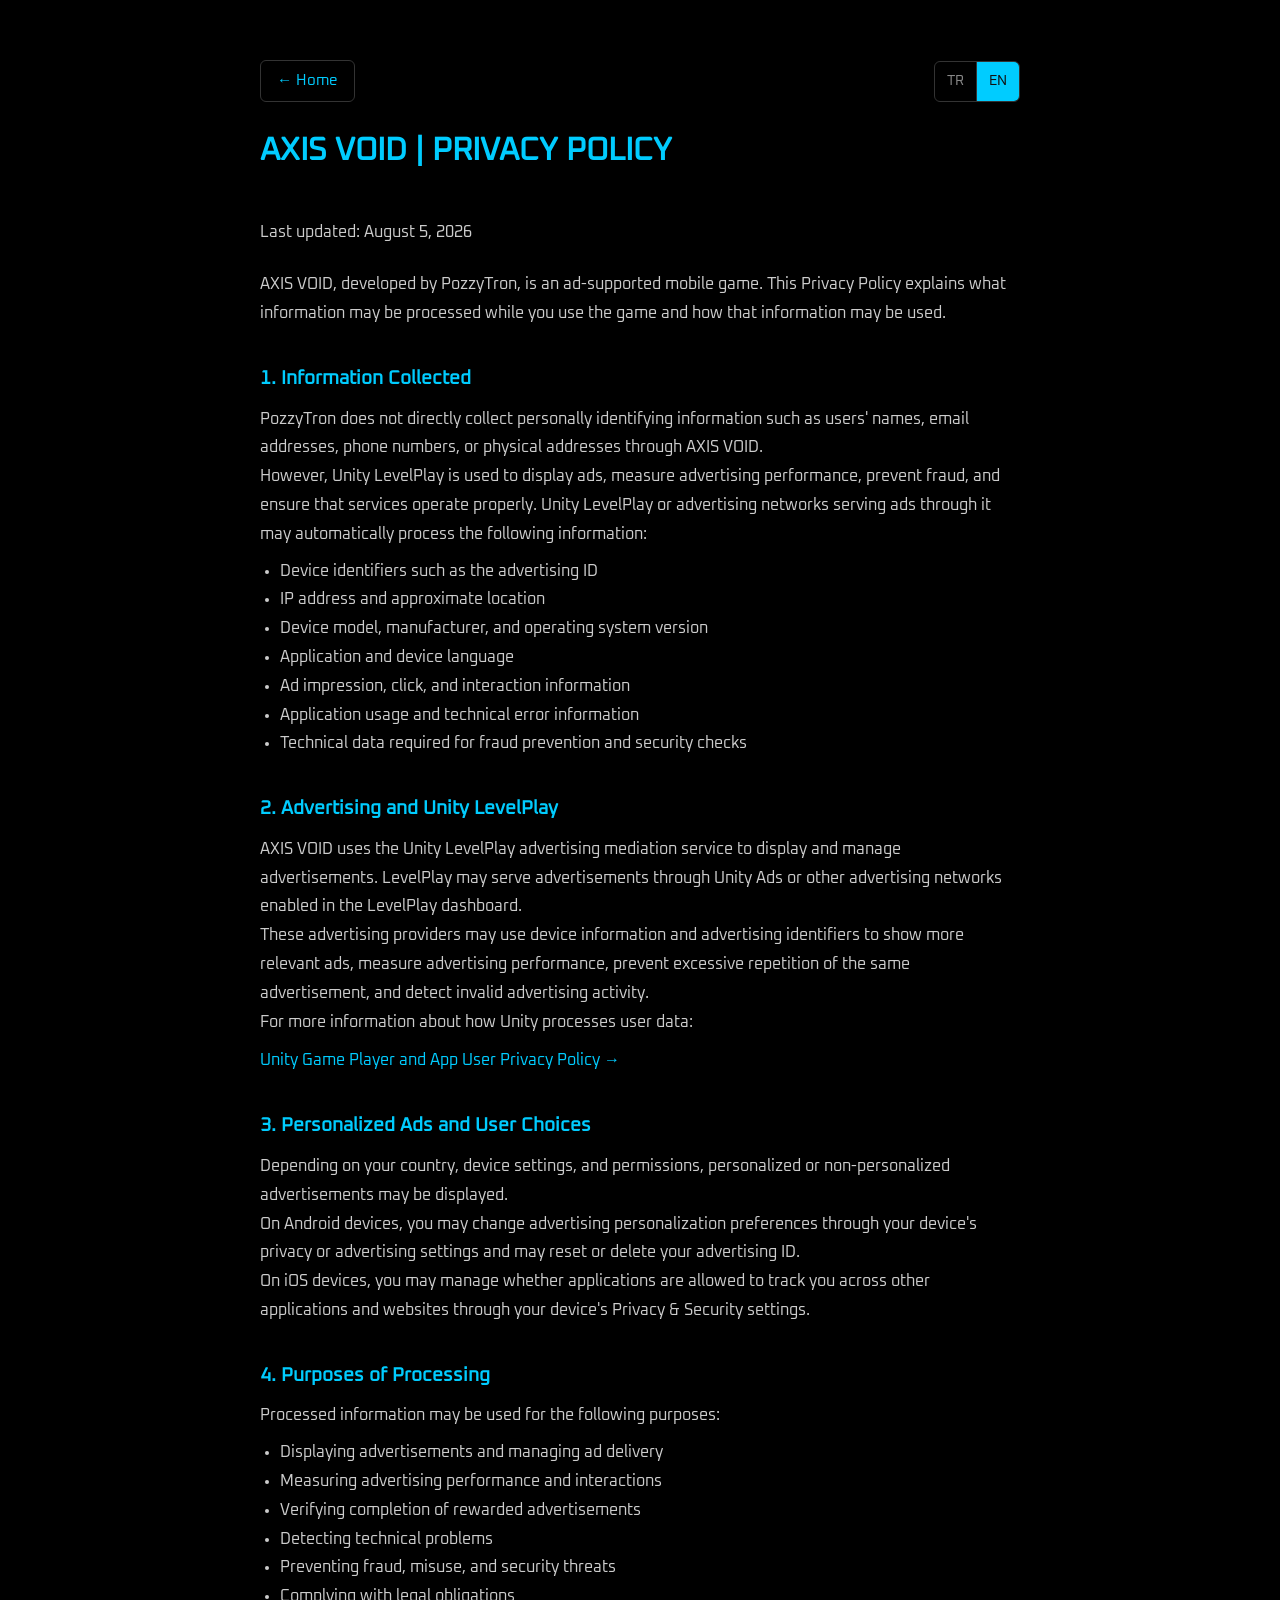
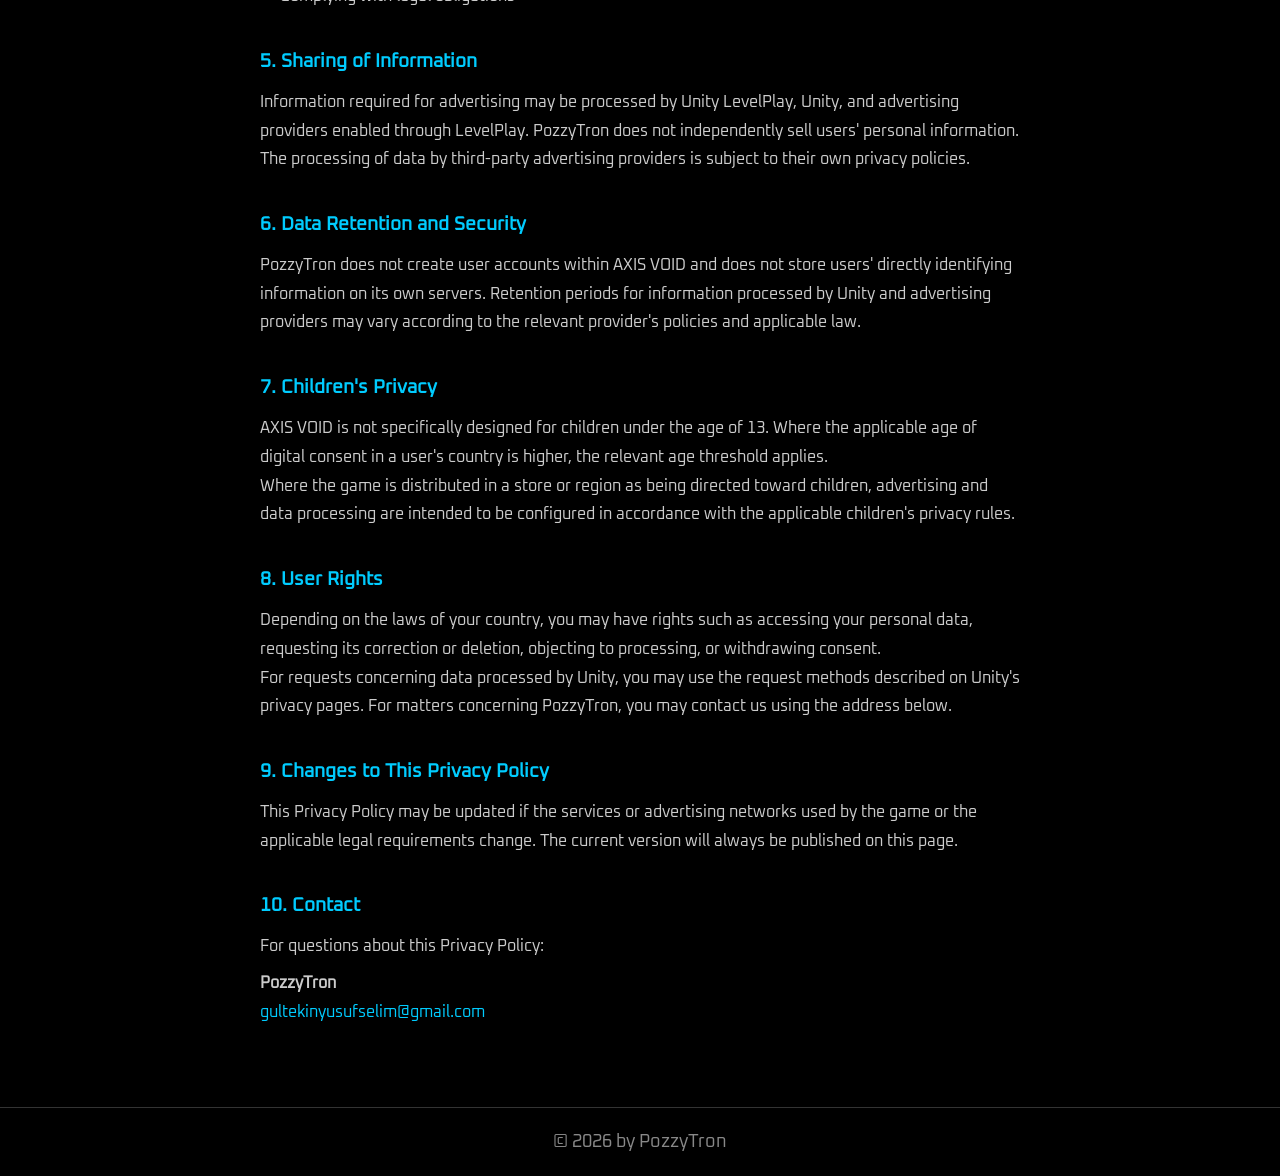
==== commit 1fc16559: "Update privacy policy details and structure" ====
--- a/privacy-axis-void.html
+++ b/privacy-axis-void.html
@@ -3,9 +3,10 @@
 <head>
   <meta charset="UTF-8">
   <meta name="viewport" content="width=device-width, initial-scale=1.0">
-  <title>PozzyTron</title>
+  <title>Axis Void - Gizlilik Politikası | PozzyTron</title>
   <link rel="icon" type="image/png" href="favicon.png">
   <link rel="stylesheet" href="style.css">
+
   <style>
     .privacy-wrap {
       max-width: 800px;
@@ -13,36 +14,51 @@
       padding: 60px 20px 80px;
       text-align: left;
     }
+
+    .privacy-header {
+      display: flex;
+      align-items: center;
+      justify-content: space-between;
+      gap: 16px;
+      margin-bottom: 24px;
+    }
+
     .privacy-wrap h1 {
       margin-top: 20px;
       font-size: 2rem;
       color: #00ccff;
       margin-bottom: 40px;
     }
+
     .privacy-wrap h2 {
       font-size: 1.2rem;
       color: #00ccff;
       margin: 36px 0 10px;
     }
-    .privacy-wrap p, .privacy-wrap li {
+
+    .privacy-wrap p,
+    .privacy-wrap li {
       color: #cccccc;
       font-size: 1rem;
       line-height: 1.8;
     }
+
     .privacy-wrap ul {
       padding-left: 20px;
       margin-top: 8px;
     }
+
     .privacy-wrap a {
       color: #00ccff;
       text-decoration: none;
     }
+
     .privacy-wrap a:hover {
       text-decoration: underline;
     }
+
     .back-btn {
       display: inline-block;
-      margin-bottom: 40px;
       color: #888;
       font-size: 0.95rem;
       text-decoration: none;
@@ -51,177 +67,383 @@
       border-radius: 6px;
       transition: all 0.2s ease;
     }
+
     .back-btn:hover {
       color: #fff;
       border-color: #666;
-    }
+      text-decoration: none;
+    }
+
+    .language-switch {
+      display: inline-flex;
+      overflow: hidden;
+      border: 1px solid #333;
+      border-radius: 6px;
+      flex-shrink: 0;
+    }
+
+    .language-switch button {
+      appearance: none;
+      border: 0;
+      background: transparent;
+      color: #888;
+      padding: 8px 12px;
+      cursor: pointer;
+      font: inherit;
+      font-size: 0.9rem;
+      transition: background-color 0.2s ease, color 0.2s ease;
+    }
+
+    .language-switch button + button {
+      border-left: 1px solid #333;
+    }
+
+    .language-switch button:hover {
+      color: #fff;
+    }
+
+    .language-switch button.active {
+      color: #111;
+      background: #00ccff;
+    }
+
     .updated {
       color: #555;
       font-size: 0.9rem;
       margin-top: 8px;
     }
+
+    @media (max-width: 560px) {
+      .privacy-wrap {
+        padding-top: 32px;
+      }
+
+      .privacy-header {
+        align-items: stretch;
+        flex-direction: column;
+      }
+
+      .back-btn {
+        align-self: flex-start;
+      }
+
+      .language-switch {
+        align-self: flex-start;
+      }
+
+      .privacy-wrap h1 {
+        font-size: 1.6rem;
+      }
+    }
   </style>
 </head>
+
 <body>
-
   <div id="loader">
     <div class="spinner"></div>
     <p data-key="loader">YÜKLENİYOR...</p>
   </div>
 
-  <div class="privacy-wrap">
-    <a href="index.html" class="back-btn" data-key="back">← Ana Sayfa</a>
+  <main class="privacy-wrap">
+    <div class="privacy-header">
+      <a href="index.html" class="back-btn" data-key="back">← Ana Sayfa</a>
+
+      <div class="language-switch" aria-label="Language">
+        <button type="button" data-lang="tr">TR</button>
+        <button type="button" data-lang="en">EN</button>
+      </div>
+    </div>
 
     <h1 data-key="page_title">AXIS VOID | GİZLİLİK POLİTİKASI</h1>
-    <p class="updated" data-key="updated">Son güncelleme: Mayıs 2026</p>
+    <p class="updated" data-key="updated">Son güncelleme: 5 Ağustos 2026</p>
 
     <p style="margin-top:24px" data-key="intro">
-      Bu gizlilik politikası, PozzyTron tarafından geliştirilen <strong>Axis Void</strong> mobil uygulamasının kişisel verilerinizi nasıl ele aldığını açıklar. Uygulamayı kullanarak bu politikayı kabul etmiş sayılırsınız.
-    </p>
-
-    <!-- Veri Toplama -->
-    <h2 data-key="s1_title">1. Toplanan Veriler</h2>
-    <p data-key="s1_text">Axis Void, sizden doğrudan herhangi bir kişisel veri toplamaz. Ancak üçüncü taraf SDK'lar aracılığıyla aşağıdaki teknik veriler toplanabilir:</p>
+      PozzyTron tarafından geliştirilen AXIS VOID, reklam destekli bir mobil oyundur. Bu Gizlilik Politikası, oyunu kullandığınız sırada hangi bilgilerin işlenebileceğini ve bu bilgilerin nasıl kullanıldığını açıklar.
+    </p>
+
+    <h2 data-key="s1_title">1. Toplanan Bilgiler</h2>
+
+    <p data-key="s1_text">
+      PozzyTron, AXIS VOID üzerinden kullanıcıların ad, e-posta adresi, telefon numarası veya açık adresi gibi doğrudan kimlik belirleyici bilgilerini kendisi toplamaz.
+    </p>
+
+    <p data-key="s1_sdk_text">
+      Ancak oyunda reklam göstermek, reklam performansını ölçmek, sahtekârlığı önlemek ve hizmetlerin düzgün çalışmasını sağlamak amacıyla Unity LevelPlay kullanılmaktadır. Unity LevelPlay veya onun üzerinden reklam sunan reklam ağları aşağıdaki bilgileri otomatik olarak işleyebilir:
+    </p>
+
     <ul>
-      <li data-key="s1_li1">Cihaz tipi, işletim sistemi sürümü ve dil ayarı</li>
-      <li data-key="s1_li2">Reklam etkileşim verileri (gösterim, tıklama)</li>
-      <li data-key="s1_li3">Çökme (crash) ve hata raporları</li>
-      <li data-key="s1_li4">Reklamcılık amacıyla sınırlı cihaz tanımlayıcıları (reklam kimliği)</li>
+      <li data-key="s1_li1">Reklam kimliği gibi cihaz tanımlayıcıları</li>
+      <li data-key="s1_li2">IP adresi ve yaklaşık konum bilgisi</li>
+      <li data-key="s1_li3">Cihaz modeli, üreticisi ve işletim sistemi sürümü</li>
+      <li data-key="s1_li4">Uygulama ve cihaz dili</li>
+      <li data-key="s1_li5">Reklam görüntüleme, tıklama ve etkileşim bilgileri</li>
+      <li data-key="s1_li6">Uygulama kullanımı ve teknik hata bilgileri</li>
+      <li data-key="s1_li7">Sahtekârlık ve güvenlik kontrolleri için gerekli teknik veriler</li>
     </ul>
 
-    <!-- Google AdMob -->
-    <h2 data-key="s2_title">2. Reklamlar - Google AdMob</h2>
+    <h2 data-key="s2_title">2. Reklamlar ve Unity LevelPlay</h2>
+
     <p data-key="s2_text">
-      Uygulama, reklam gösterimi için <strong>Google AdMob</strong> platformunu kullanır. Google AdMob; reklam sunmak, performansını ölçmek ve hedeflemek amacıyla belirli veriler toplayabilir. Bu veriler Google'ın gizlilik politikasına tabidir.
-    </p>
+      AXIS VOID, reklamların gösterilmesi ve yönetilmesi için Unity LevelPlay reklam aracılık hizmetini kullanır. LevelPlay, reklamların Unity Ads veya LevelPlay panelinde etkinleştirilen diğer reklam ağları üzerinden sunulmasını sağlayabilir.
+    </p>
+
+    <p data-key="s2_detail">
+      Bu reklam sağlayıcıları, kullanıcıya daha uygun reklamlar göstermek, reklamların performansını ölçmek, aynı reklamın aşırı gösterilmesini önlemek ve geçersiz reklam faaliyetlerini tespit etmek amacıyla cihaz bilgilerini ve reklam kimliklerini kullanabilir.
+    </p>
+
+    <p data-key="s2_more">
+      Unity'nin kullanıcı verilerini nasıl işlediği hakkında daha fazla bilgi için:
+    </p>
+
     <p style="margin-top:10px">
-      <a href="https://policies.google.com/privacy" target="_blank" rel="noopener noreferrer" data-key="s2_link">Google Gizlilik Politikası →</a>
-    </p>
-    <p style="margin-top:12px" data-key="s2_opt">
-      Kişiselleştirilmiş reklamları devre dışı bırakmak için cihazınızın reklam kimliğini sıfırlayabilir veya reklam takibini kısıtlayabilirsiniz (iOS Ayarları → Gizlilik → Apple Reklamcılığı / Android Ayarları → Google → Reklamlar).
-    </p>
-
-    <!-- Debug Symbols / Crash Reporting -->
-    <h2 data-key="s3_title">3. Çökme Raporlama - Debug Symbols</h2>
+      <a
+        href="https://unity.com/legal/game-player-and-app-user-privacy-policy"
+        target="_blank"
+        rel="noopener noreferrer"
+        data-key="s2_link"
+      >Unity Game Player and App User Privacy Policy →</a>
+    </p>
+
+    <h2 data-key="s3_title">3. Kişiselleştirilmiş Reklamlar ve Kullanıcı Tercihleri</h2>
+
     <p data-key="s3_text">
-      Uygulama stabilitesini iyileştirmek amacıyla <strong>Debug Symbols</strong> entegrasyonu kullanılmaktadır. Bu araç; uygulamanın çökmesi durumunda otomatik olarak anonim hata ve yığın izi (stack trace) raporları oluşturur. Bu raporlar sizi kişisel olarak tanımlamaz; yalnızca hangi kod satırında hata oluştuğunu tespit etmemize yarar.
-    </p>
-
-    <!-- Veri Paylaşımı -->
-    <h2 data-key="s4_title">4. Veri Paylaşımı</h2>
-    <p data-key="s4_text">PozzyTron, verilerinizi üçüncü taraflara satmaz veya kiralamaz. Veriler yalnızca yukarıda belirtilen SDK'ların kendi politikaları çerçevesinde işlenebilir.</p>
-
-    <!-- Çocuk Gizliliği -->
-    <h2 data-key="s5_title">5. Çocuk Gizliliği</h2>
-    <p data-key="s5_text">Axis Void, 13 yaşın altındaki çocuklardan bilerek kişisel veri toplamaz. Ebeveynler, çocuklarına ait olası bir veri kaydından şüpheleniyorlarsa bizimle iletişime geçebilirler.</p>
-
-    <!-- İletişim -->
-    <h2 data-key="s6_title">6. İletişim</h2>
-    <p data-key="s6_text">Bu politikayla ilgili sorularınız için:</p>
+      Bulunduğunuz ülkeye, cihaz ayarlarınıza ve verdiğiniz izinlere bağlı olarak kişiselleştirilmiş veya kişiselleştirilmemiş reklamlar gösterilebilir.
+    </p>
+
+    <p data-key="s3_android">
+      Android cihazlarda reklam kişiselleştirme tercihlerinizi cihazınızın gizlilik veya reklam ayarları üzerinden değiştirebilir ve reklam kimliğinizi sıfırlayabilir ya da silebilirsiniz.
+    </p>
+
+    <p data-key="s3_ios">
+      iOS cihazlarda uygulamaların sizi diğer uygulamalar ve internet siteleri arasında takip etmesine izin verip vermeyeceğinizi cihazınızın Gizlilik ve Güvenlik ayarlarından yönetebilirsiniz.
+    </p>
+
+    <h2 data-key="s4_title">4. Bilgilerin Kullanım Amaçları</h2>
+
+    <p data-key="s4_text">İşlenen bilgiler şu amaçlarla kullanılabilir:</p>
+
+    <ul>
+      <li data-key="s4_li1">Reklam göstermek ve reklam teslimatını yönetmek</li>
+      <li data-key="s4_li2">Reklam performansını ve etkileşimlerini ölçmek</li>
+      <li data-key="s4_li3">Ödüllü reklamların tamamlandığını doğrulamak</li>
+      <li data-key="s4_li4">Teknik sorunları tespit etmek</li>
+      <li data-key="s4_li5">Sahtekârlığı, kötüye kullanımı ve güvenlik tehditlerini önlemek</li>
+      <li data-key="s4_li6">Yasal yükümlülükleri yerine getirmek</li>
+    </ul>
+
+    <h2 data-key="s5_title">5. Bilgilerin Paylaşılması</h2>
+
+    <p data-key="s5_text">
+      Reklam gösterimi için gerekli bilgiler Unity LevelPlay, Unity ve LevelPlay üzerinden etkinleştirilen reklam sağlayıcıları tarafından işlenebilir. PozzyTron, kullanıcıların kişisel bilgilerini bağımsız olarak satmaz.
+    </p>
+
+    <p data-key="s5_detail">
+      Üçüncü taraf reklam sağlayıcılarının verileri işlemesi kendi gizlilik politikalarına tabidir.
+    </p>
+
+    <h2 data-key="s6_title">6. Veri Saklama ve Güvenlik</h2>
+
+    <p data-key="s6_text">
+      PozzyTron, AXIS VOID içerisinde kullanıcı hesabı oluşturmaz ve kullanıcıların doğrudan kimlik belirleyici bilgilerini kendi sunucularında saklamaz. Unity ve reklam sağlayıcıları tarafından işlenen bilgilerin saklama süreleri ilgili hizmet sağlayıcının politikasına ve geçerli yasalara göre değişebilir.
+    </p>
+
+    <h2 data-key="s7_title">7. Çocukların Gizliliği</h2>
+
+    <p data-key="s7_text">
+      AXIS VOID özellikle 13 yaşın altındaki çocuklara yönelik olarak tasarlanmamıştır. Kullanıcının bulunduğu ülkede geçerli olan dijital rıza yaşı daha yüksekse ilgili yaş sınırı uygulanır.
+    </p>
+
+    <p data-key="s7_detail">
+      Oyunun çocuklara yönelik olarak dağıtıldığı bir mağaza veya bölgede, reklamların ve veri işlemenin ilgili çocuk gizliliği kurallarına uygun şekilde yapılandırılması amaçlanır.
+    </p>
+
+    <h2 data-key="s8_title">8. Kullanıcı Hakları</h2>
+
+    <p data-key="s8_text">
+      Bulunduğunuz ülkenin yasalarına bağlı olarak kişisel verilerinize erişme, düzeltilmesini veya silinmesini isteme, veri işlemeye itiraz etme ya da verilen izni geri çekme gibi haklara sahip olabilirsiniz.
+    </p>
+
+    <p data-key="s8_detail">
+      Unity tarafından işlenen verilerle ilgili talepler için Unity'nin gizlilik sayfasındaki başvuru yöntemlerini kullanabilirsiniz. PozzyTron ile ilgili talepler için aşağıdaki iletişim adresinden bize ulaşabilirsiniz.
+    </p>
+
+    <h2 data-key="s9_title">9. Gizlilik Politikasındaki Değişiklikler</h2>
+
+    <p data-key="s9_text">
+      Bu Gizlilik Politikası; oyunda kullanılan hizmetlerin, reklam ağlarının veya yasal gerekliliklerin değişmesi halinde güncellenebilir. Güncel sürüm her zaman bu sayfada yayımlanır.
+    </p>
+
+    <h2 data-key="s10_title">10. İletişim</h2>
+
+    <p data-key="s10_text">Bu Gizlilik Politikası hakkında sorularınız için:</p>
+
     <p style="margin-top:8px">
+      <strong>PozzyTron</strong><br>
       <a href="mailto:gultekinyusufselim@gmail.com">gultekinyusufselim@gmail.com</a>
     </p>
-  </div>
+  </main>
 
   <footer>
     <p>© 2026 by PozzyTron</p>
   </footer>
 
-<script>
-const translations = {
-  tr: {
-    loader: "YÜKLENİYOR...",
-    back: "← Ana Sayfa",
-    page_title: "AXIS VOID | GİZLİLİK POLİTİKASI",
-    updated: "Son güncelleme: Mayıs 2026",
-    intro: "Bu gizlilik politikası, PozzyTron tarafından geliştirilen Axis Void mobil uygulamasının kişisel verilerinizi nasıl ele aldığını açıklar. Uygulamayı kullanarak bu politikayı kabul etmiş sayılırsınız.",
-    s1_title: "1. Toplanan Veriler",
-    s1_text: "Axis Void, sizden doğrudan herhangi bir kişisel veri toplamaz. Ancak üçüncü taraf SDK'lar aracılığıyla aşağıdaki teknik veriler toplanabilir:",
-    s1_li1: "Cihaz tipi, işletim sistemi sürümü ve dil ayarı",
-    s1_li2: "Reklam etkileşim verileri (gösterim, tıklama)",
-    s1_li3: "Çökme (crash) ve hata raporları",
-    s1_li4: "Reklamcılık amacıyla sınırlı cihaz tanımlayıcıları (reklam kimliği)",
-    s2_title: "2. Reklamlar - Google AdMob",
-    s2_text: "Uygulama, reklam gösterimi için Google AdMob platformunu kullanır. Google AdMob; reklam sunmak, performansını ölçmek ve hedeflemek amacıyla belirli veriler toplayabilir. Bu veriler Google'ın gizlilik politikasına tabidir.",
-    s2_link: "Google Gizlilik Politikası →",
-    s2_opt: "Kişiselleştirilmiş reklamları devre dışı bırakmak için cihazınızın reklam kimliğini sıfırlayabilir veya reklam takibini kısıtlayabilirsiniz (iOS Ayarları → Gizlilik → Apple Reklamcılığı / Android Ayarları → Google → Reklamlar).",
-    s3_title: "3. Çökme Raporlama - Debug Symbols",
-    s3_text: "Uygulama stabilitesini iyileştirmek amacıyla Debug Symbols entegrasyonu kullanılmaktadır. Bu araç; uygulamanın çökmesi durumunda otomatik olarak anonim hata ve yığın izi (stack trace) raporları oluşturur. Bu raporlar sizi kişisel olarak tanımlamaz; yalnızca hangi kod satırında hata oluştuğunu tespit etmemize yarar.",
-    s4_title: "4. Veri Paylaşımı",
-    s4_text: "PozzyTron, verilerinizi üçüncü taraflara satmaz veya kiralamaz. Veriler yalnızca yukarıda belirtilen SDK'ların kendi politikaları çerçevesinde işlenebilir.",
-    s5_title: "5. Çocuk Gizliliği",
-    s5_text: "Axis Void, 13 yaşın altındaki çocuklardan bilerek kişisel veri toplamaz. Ebeveynler, çocuklarına ait olası bir veri kaydından şüpheleniyorlarsa bizimle iletişime geçebilirler.",
-    s6_title: "6. İletişim",
-    s6_text: "Bu politikayla ilgili sorularınız için:"
-  },
-  en: {
-    loader: "LOADING...",
-    back: "← Home",
-    page_title: "AXIS VOID | PRIVACY POLICY",
-    updated: "Last updated: May 2026",
-    intro: "This privacy policy describes how Axis Void, developed by PozzyTron, handles your personal data. By using the app, you agree to this policy.",
-    s1_title: "1. Data Collected",
-    s1_text: "Axis Void does not directly collect any personal data from you. However, the following technical data may be collected through third-party SDKs:",
-    s1_li1: "Device type, operating system version, and language setting",
-    s1_li2: "Ad interaction data (impressions, clicks)",
-    s1_li3: "Crash and error reports",
-    s1_li4: "Limited device identifiers for advertising purposes (advertising ID)",
-    s2_title: "2. Advertising - Google AdMob",
-    s2_text: "The app uses Google AdMob for ad delivery. Google AdMob may collect certain data to serve, measure, and target ads. This data is subject to Google's privacy policy.",
-    s2_link: "Google Privacy Policy →",
-    s2_opt: "To opt out of personalized ads, you can reset your device's advertising ID or limit ad tracking (iOS Settings → Privacy → Apple Advertising / Android Settings → Google → Ads).",
-    s3_title: "3. Crash Reporting - Debug Symbols",
-    s3_text: "Debug Symbols integration is used to improve app stability. In the event of a crash, this tool automatically generates anonymous error and stack trace reports. These reports do not personally identify you - they only help us pinpoint which line of code caused the issue.",
-    s4_title: "4. Data Sharing",
-    s4_text: "PozzyTron does not sell or rent your data to third parties. Data may only be processed within the policies of the SDKs mentioned above.",
-    s5_title: "5. Children's Privacy",
-    s5_text: "Axis Void does not knowingly collect personal data from children under 13. If a parent suspects data has been collected about their child, they may contact us.",
-    s6_title: "6. Contact",
-    s6_text: "For questions about this policy:"
-  }
-};
-
-const lang = navigator.language.startsWith("tr") ? "tr" : "en";
-
-// intro tag has <strong> inside, handle separately
-const introEl = document.querySelector("[data-key='intro']");
-if (introEl) {
-  const gameName = lang === "tr" ? "Axis Void" : "Axis Void";
-  introEl.innerHTML = translations[lang].intro.replace(
-    gameName, `<strong>${gameName}</strong>`
-  );
-}
-
-// s2_text has <strong> inside
-const s2El = document.querySelector("[data-key='s2_text']");
-if (s2El) {
-  s2El.innerHTML = translations[lang].s2_text.replace(
-    "Google AdMob", "<strong>Google AdMob</strong>"
-  );
-}
-
-// s3_text has <strong> inside
-const s3El = document.querySelector("[data-key='s3_text']");
-if (s3El) {
-  s3El.innerHTML = translations[lang].s3_text.replace(
-    "Debug Symbols", "<strong>Debug Symbols</strong>"
-  );
-}
-
-document.querySelectorAll("[data-key]").forEach(el => {
-  const key = el.getAttribute("data-key");
-  if (["intro", "s2_text", "s3_text"].includes(key)) return; // already handled
-  if (translations[lang][key]) el.textContent = translations[lang][key];
-});
-
-document.title = lang === "tr"
-  ? "Axis Void - Gizlilik Politikası | PozzyTron"
-  : "Axis Void - Privacy Policy | PozzyTron";
-
-window.addEventListener("load", function () {
-  document.getElementById("loader").classList.add("loader-hidden");
-});
-</script>
-
+  <script>
+    const translations = {
+      tr: {
+        loader: "YÜKLENİYOR...",
+        back: "← Ana Sayfa",
+        page_title: "AXIS VOID | GİZLİLİK POLİTİKASI",
+        updated: "Son güncelleme: 5 Ağustos 2026",
+        intro: "PozzyTron tarafından geliştirilen AXIS VOID, reklam destekli bir mobil oyundur. Bu Gizlilik Politikası, oyunu kullandığınız sırada hangi bilgilerin işlenebileceğini ve bu bilgilerin nasıl kullanıldığını açıklar.",
+        s1_title: "1. Toplanan Bilgiler",
+        s1_text: "PozzyTron, AXIS VOID üzerinden kullanıcıların ad, e-posta adresi, telefon numarası veya açık adresi gibi doğrudan kimlik belirleyici bilgilerini kendisi toplamaz.",
+        s1_sdk_text: "Ancak oyunda reklam göstermek, reklam performansını ölçmek, sahtekârlığı önlemek ve hizmetlerin düzgün çalışmasını sağlamak amacıyla Unity LevelPlay kullanılmaktadır. Unity LevelPlay veya onun üzerinden reklam sunan reklam ağları aşağıdaki bilgileri otomatik olarak işleyebilir:",
+        s1_li1: "Reklam kimliği gibi cihaz tanımlayıcıları",
+        s1_li2: "IP adresi ve yaklaşık konum bilgisi",
+        s1_li3: "Cihaz modeli, üreticisi ve işletim sistemi sürümü",
+        s1_li4: "Uygulama ve cihaz dili",
+        s1_li5: "Reklam görüntüleme, tıklama ve etkileşim bilgileri",
+        s1_li6: "Uygulama kullanımı ve teknik hata bilgileri",
+        s1_li7: "Sahtekârlık ve güvenlik kontrolleri için gerekli teknik veriler",
+        s2_title: "2. Reklamlar ve Unity LevelPlay",
+        s2_text: "AXIS VOID, reklamların gösterilmesi ve yönetilmesi için Unity LevelPlay reklam aracılık hizmetini kullanır. LevelPlay, reklamların Unity Ads veya LevelPlay panelinde etkinleştirilen diğer reklam ağları üzerinden sunulmasını sağlayabilir.",
+        s2_detail: "Bu reklam sağlayıcıları, kullanıcıya daha uygun reklamlar göstermek, reklamların performansını ölçmek, aynı reklamın aşırı gösterilmesini önlemek ve geçersiz reklam faaliyetlerini tespit etmek amacıyla cihaz bilgilerini ve reklam kimliklerini kullanabilir.",
+        s2_more: "Unity'nin kullanıcı verilerini nasıl işlediği hakkında daha fazla bilgi için:",
+        s2_link: "Unity Game Player and App User Privacy Policy →",
+        s3_title: "3. Kişiselleştirilmiş Reklamlar ve Kullanıcı Tercihleri",
+        s3_text: "Bulunduğunuz ülkeye, cihaz ayarlarınıza ve verdiğiniz izinlere bağlı olarak kişiselleştirilmiş veya kişiselleştirilmemiş reklamlar gösterilebilir.",
+        s3_android: "Android cihazlarda reklam kişiselleştirme tercihlerinizi cihazınızın gizlilik veya reklam ayarları üzerinden değiştirebilir ve reklam kimliğinizi sıfırlayabilir ya da silebilirsiniz.",
+        s3_ios: "iOS cihazlarda uygulamaların sizi diğer uygulamalar ve internet siteleri arasında takip etmesine izin verip vermeyeceğinizi cihazınızın Gizlilik ve Güvenlik ayarlarından yönetebilirsiniz.",
+        s4_title: "4. Bilgilerin Kullanım Amaçları",
+        s4_text: "İşlenen bilgiler şu amaçlarla kullanılabilir:",
+        s4_li1: "Reklam göstermek ve reklam teslimatını yönetmek",
+        s4_li2: "Reklam performansını ve etkileşimlerini ölçmek",
+        s4_li3: "Ödüllü reklamların tamamlandığını doğrulamak",
+        s4_li4: "Teknik sorunları tespit etmek",
+        s4_li5: "Sahtekârlığı, kötüye kullanımı ve güvenlik tehditlerini önlemek",
+        s4_li6: "Yasal yükümlülükleri yerine getirmek",
+        s5_title: "5. Bilgilerin Paylaşılması",
+        s5_text: "Reklam gösterimi için gerekli bilgiler Unity LevelPlay, Unity ve LevelPlay üzerinden etkinleştirilen reklam sağlayıcıları tarafından işlenebilir. PozzyTron, kullanıcıların kişisel bilgilerini bağımsız olarak satmaz.",
+        s5_detail: "Üçüncü taraf reklam sağlayıcılarının verileri işlemesi kendi gizlilik politikalarına tabidir.",
+        s6_title: "6. Veri Saklama ve Güvenlik",
+        s6_text: "PozzyTron, AXIS VOID içerisinde kullanıcı hesabı oluşturmaz ve kullanıcıların doğrudan kimlik belirleyici bilgilerini kendi sunucularında saklamaz. Unity ve reklam sağlayıcıları tarafından işlenen bilgilerin saklama süreleri ilgili hizmet sağlayıcının politikasına ve geçerli yasalara göre değişebilir.",
+        s7_title: "7. Çocukların Gizliliği",
+        s7_text: "AXIS VOID özellikle 13 yaşın altındaki çocuklara yönelik olarak tasarlanmamıştır. Kullanıcının bulunduğu ülkede geçerli olan dijital rıza yaşı daha yüksekse ilgili yaş sınırı uygulanır.",
+        s7_detail: "Oyunun çocuklara yönelik olarak dağıtıldığı bir mağaza veya bölgede, reklamların ve veri işlemenin ilgili çocuk gizliliği kurallarına uygun şekilde yapılandırılması amaçlanır.",
+        s8_title: "8. Kullanıcı Hakları",
+        s8_text: "Bulunduğunuz ülkenin yasalarına bağlı olarak kişisel verilerinize erişme, düzeltilmesini veya silinmesini isteme, veri işlemeye itiraz etme ya da verilen izni geri çekme gibi haklara sahip olabilirsiniz.",
+        s8_detail: "Unity tarafından işlenen verilerle ilgili talepler için Unity'nin gizlilik sayfasındaki başvuru yöntemlerini kullanabilirsiniz. PozzyTron ile ilgili talepler için aşağıdaki iletişim adresinden bize ulaşabilirsiniz.",
+        s9_title: "9. Gizlilik Politikasındaki Değişiklikler",
+        s9_text: "Bu Gizlilik Politikası; oyunda kullanılan hizmetlerin, reklam ağlarının veya yasal gerekliliklerin değişmesi halinde güncellenebilir. Güncel sürüm her zaman bu sayfada yayımlanır.",
+        s10_title: "10. İletişim",
+        s10_text: "Bu Gizlilik Politikası hakkında sorularınız için:"
+      },
+
+      en: {
+        loader: "LOADING...",
+        back: "← Home",
+        page_title: "AXIS VOID | PRIVACY POLICY",
+        updated: "Last updated: August 5, 2026",
+        intro: "AXIS VOID, developed by PozzyTron, is an ad-supported mobile game. This Privacy Policy explains what information may be processed while you use the game and how that information may be used.",
+        s1_title: "1. Information Collected",
+        s1_text: "PozzyTron does not directly collect personally identifying information such as users' names, email addresses, phone numbers, or physical addresses through AXIS VOID.",
+        s1_sdk_text: "However, Unity LevelPlay is used to display ads, measure advertising performance, prevent fraud, and ensure that services operate properly. Unity LevelPlay or advertising networks serving ads through it may automatically process the following information:",
+        s1_li1: "Device identifiers such as the advertising ID",
+        s1_li2: "IP address and approximate location",
+        s1_li3: "Device model, manufacturer, and operating system version",
+        s1_li4: "Application and device language",
+        s1_li5: "Ad impression, click, and interaction information",
+        s1_li6: "Application usage and technical error information",
+        s1_li7: "Technical data required for fraud prevention and security checks",
+        s2_title: "2. Advertising and Unity LevelPlay",
+        s2_text: "AXIS VOID uses the Unity LevelPlay advertising mediation service to display and manage advertisements. LevelPlay may serve advertisements through Unity Ads or other advertising networks enabled in the LevelPlay dashboard.",
+        s2_detail: "These advertising providers may use device information and advertising identifiers to show more relevant ads, measure advertising performance, prevent excessive repetition of the same advertisement, and detect invalid advertising activity.",
+        s2_more: "For more information about how Unity processes user data:",
+        s2_link: "Unity Game Player and App User Privacy Policy →",
+        s3_title: "3. Personalized Ads and User Choices",
+        s3_text: "Depending on your country, device settings, and permissions, personalized or non-personalized advertisements may be displayed.",
+        s3_android: "On Android devices, you may change advertising personalization preferences through your device's privacy or advertising settings and may reset or delete your advertising ID.",
+        s3_ios: "On iOS devices, you may manage whether applications are allowed to track you across other applications and websites through your device's Privacy & Security settings.",
+        s4_title: "4. Purposes of Processing",
+        s4_text: "Processed information may be used for the following purposes:",
+        s4_li1: "Displaying advertisements and managing ad delivery",
+        s4_li2: "Measuring advertising performance and interactions",
+        s4_li3: "Verifying completion of rewarded advertisements",
+        s4_li4: "Detecting technical problems",
+        s4_li5: "Preventing fraud, misuse, and security threats",
+        s4_li6: "Complying with legal obligations",
+        s5_title: "5. Sharing of Information",
+        s5_text: "Information required for advertising may be processed by Unity LevelPlay, Unity, and advertising providers enabled through LevelPlay. PozzyTron does not independently sell users' personal information.",
+        s5_detail: "The processing of data by third-party advertising providers is subject to their own privacy policies.",
+        s6_title: "6. Data Retention and Security",
+        s6_text: "PozzyTron does not create user accounts within AXIS VOID and does not store users' directly identifying information on its own servers. Retention periods for information processed by Unity and advertising providers may vary according to the relevant provider's policies and applicable law.",
+        s7_title: "7. Children's Privacy",
+        s7_text: "AXIS VOID is not specifically designed for children under the age of 13. Where the applicable age of digital consent in a user's country is higher, the relevant age threshold applies.",
+        s7_detail: "Where the game is distributed in a store or region as being directed toward children, advertising and data processing are intended to be configured in accordance with the applicable children's privacy rules.",
+        s8_title: "8. User Rights",
+        s8_text: "Depending on the laws of your country, you may have rights such as accessing your personal data, requesting its correction or deletion, objecting to processing, or withdrawing consent.",
+        s8_detail: "For requests concerning data processed by Unity, you may use the request methods described on Unity's privacy pages. For matters concerning PozzyTron, you may contact us using the address below.",
+        s9_title: "9. Changes to This Privacy Policy",
+        s9_text: "This Privacy Policy may be updated if the services or advertising networks used by the game or the applicable legal requirements change. The current version will always be published on this page.",
+        s10_title: "10. Contact",
+        s10_text: "For questions about this Privacy Policy:"
+      }
+    };
+
+    const supportedLanguages = ["tr", "en"];
+
+    function getInitialLanguage() {
+      const savedLanguage = localStorage.getItem("pozzytron-language");
+
+      if (supportedLanguages.includes(savedLanguage)) {
+        return savedLanguage;
+      }
+
+      return navigator.language.toLowerCase().startsWith("tr") ? "tr" : "en";
+    }
+
+    function setLanguage(language) {
+      const selectedLanguage = supportedLanguages.includes(language) ? language : "en";
+      const dictionary = translations[selectedLanguage];
+
+      document.documentElement.lang = selectedLanguage;
+
+      document.querySelectorAll("[data-key]").forEach((element) => {
+        const key = element.dataset.key;
+
+        if (dictionary[key]) {
+          element.textContent = dictionary[key];
+        }
+      });
+
+      document.title = selectedLanguage === "tr"
+        ? "Axis Void - Gizlilik Politikası | PozzyTron"
+        : "Axis Void - Privacy Policy | PozzyTron";
+
+      document.querySelectorAll("[data-lang]").forEach((button) => {
+        const isActive = button.dataset.lang === selectedLanguage;
+        button.classList.toggle("active", isActive);
+        button.setAttribute("aria-pressed", String(isActive));
+      });
+
+      localStorage.setItem("pozzytron-language", selectedLanguage);
+    }
+
+    document.querySelectorAll("[data-lang]").forEach((button) => {
+      button.addEventListener("click", () => {
+        setLanguage(button.dataset.lang);
+      });
+    });
+
+    setLanguage(getInitialLanguage());
+
+    window.addEventListener("load", () => {
+      const loader = document.getElementById("loader");
+
+      if (loader) {
+        loader.classList.add("loader-hidden");
+      }
+    });
+  </script>
 </body>
-</html>+</html>
--- a/style.css
+++ b/style.css
@@ -192,6 +192,48 @@
     color: #888;
 }
 
+.footer-socials {
+    display: flex;
+    justify-content: center;
+    align-items: center;
+    gap: 20px;
+    margin-bottom: 15px;
+}
+
+.footer-socials a {
+    display: flex;
+    align-items: center;
+    justify-content: center;
+    transition: transform 0.3s ease, opacity 0.3s ease;
+    opacity: 0.8;
+}
+
+.footer-socials a:hover {
+    transform: translateY(-3px);
+    opacity: 1;
+}
+
+.footer-socials img,
+.footer-socials svg {
+    width: 24px;
+    height: 24px;
+}
+
+.project-img {
+    width: 50%;
+    aspect-ratio: 16 / 9;
+    border-radius: 10px;
+    overflow: hidden;
+    transform: translateZ(0);
+}
+
+.project-img img {
+    width: 100%;
+    height: 100%;
+    object-fit: cover;
+    display: block;
+}
+
 @media (max-width: 768px) {
     .cover {
         width: 100%;
@@ -222,7 +264,8 @@
         max-width: none;
     }
 
-    .project-video {
+    .project-video,
+    .project-img {
         width: 100%;
         margin-bottom: 20px;
     }
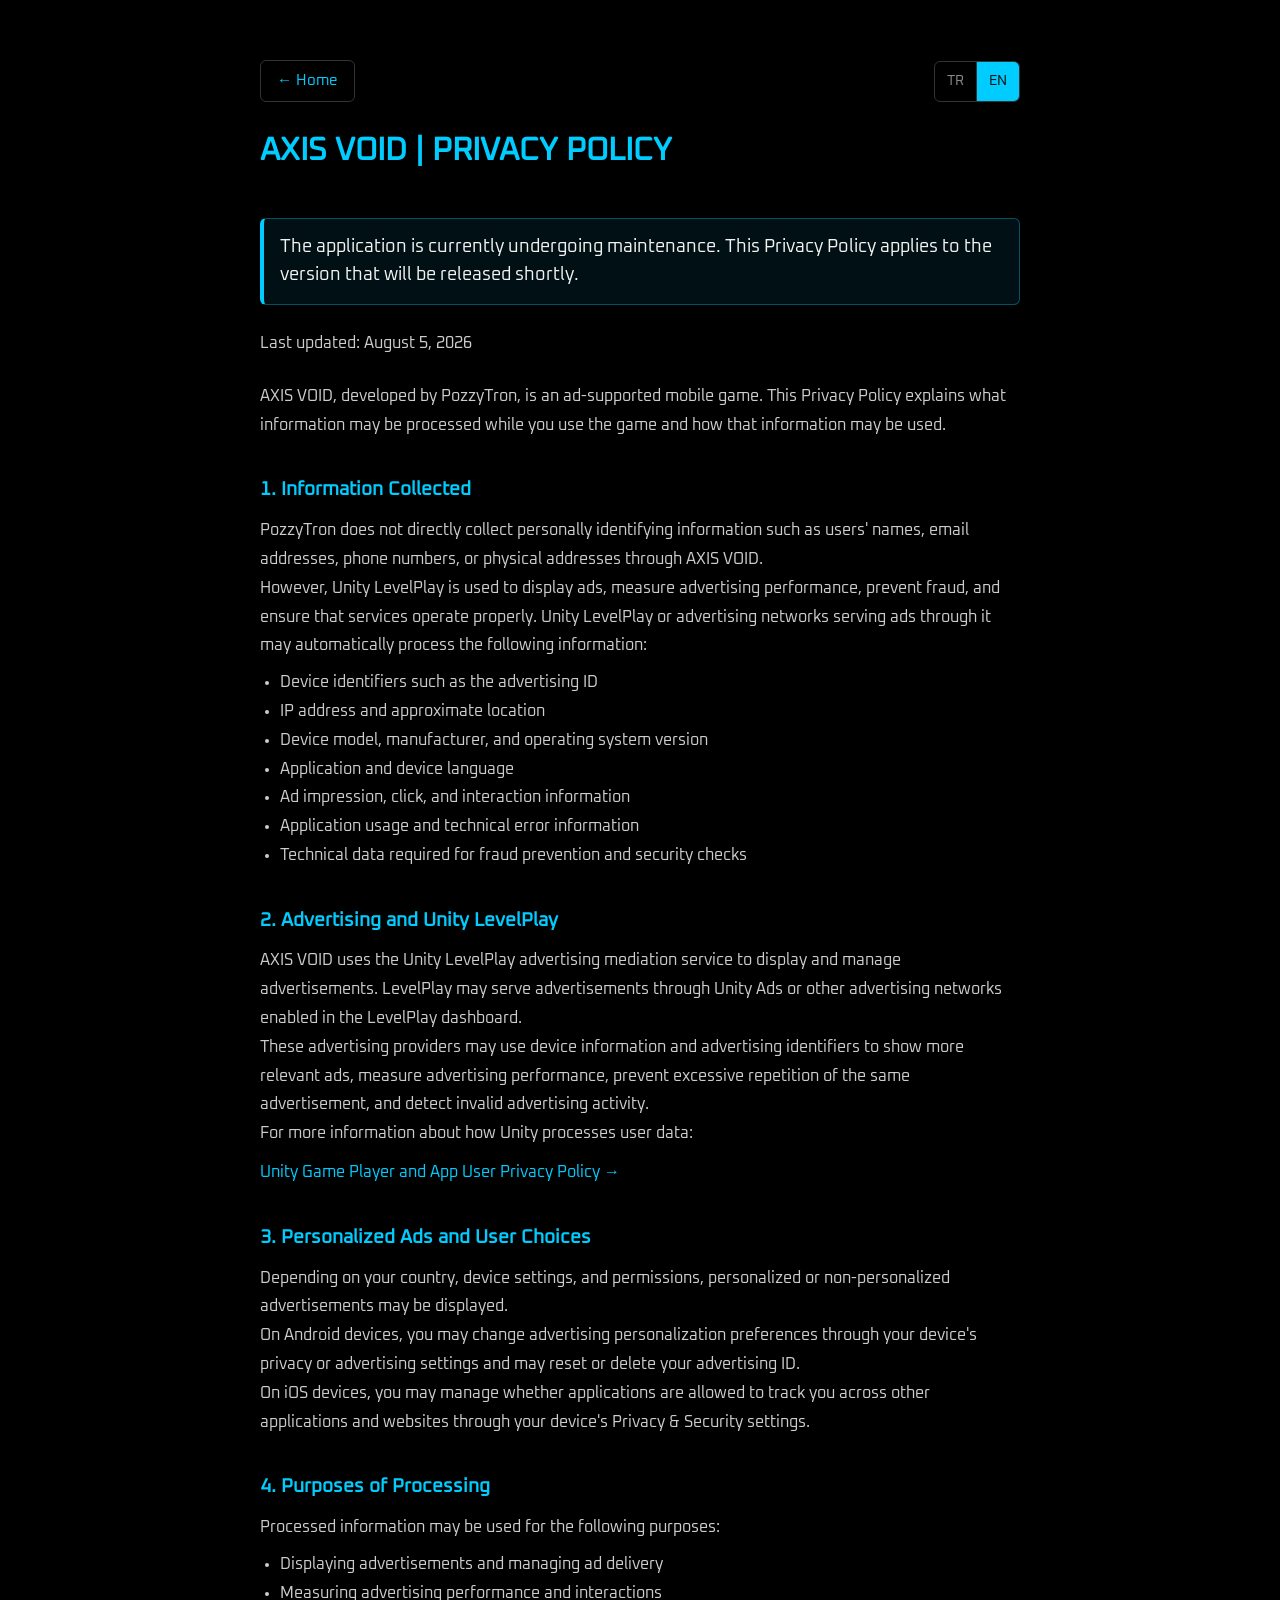
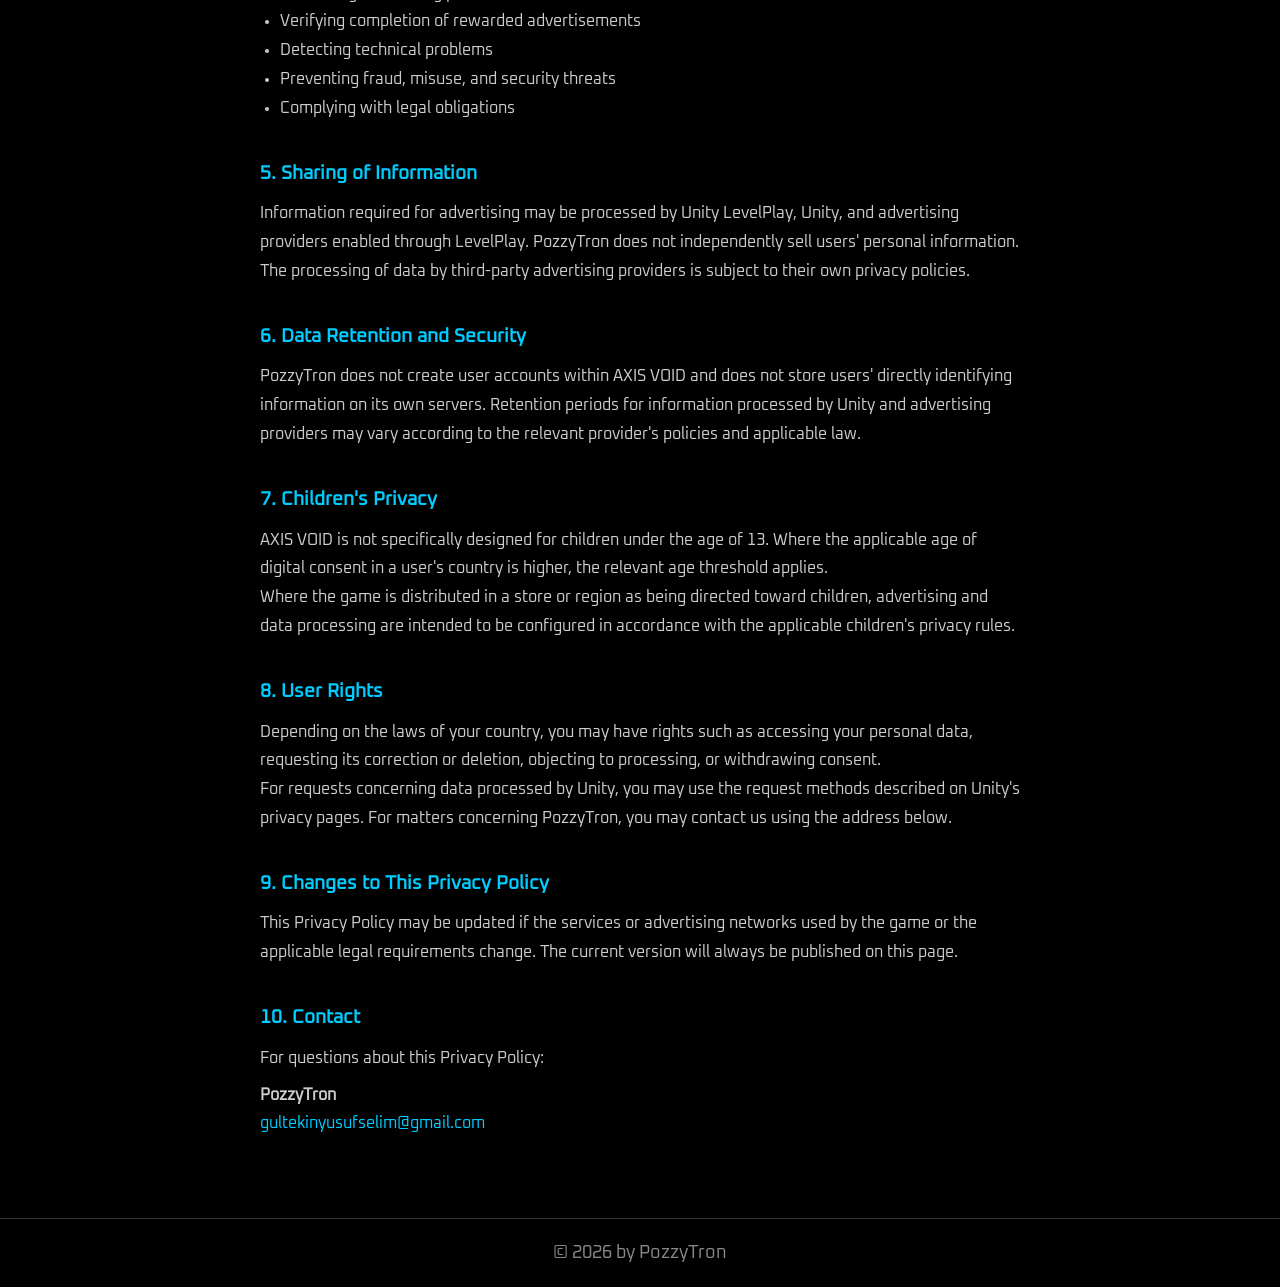
==== commit 791cfbaa: "Add maintenance notice to privacy policy page" ====
--- a/privacy-axis-void.html
+++ b/privacy-axis-void.html
@@ -21,6 +21,17 @@
       justify-content: space-between;
       gap: 16px;
       margin-bottom: 24px;
+    }
+    
+    .maintenance-notice {
+      margin: 0 0 24px;
+      padding: 14px 16px;
+      color: #f2f2f2;
+      background: rgba(0, 204, 255, 0.08);
+      border: 1px solid rgba(0, 204, 255, 0.35);
+      border-left: 4px solid #00ccff;
+      border-radius: 6px;
+      line-height: 1.6;
     }
 
     .privacy-wrap h1 {
@@ -155,6 +166,7 @@
     </div>
 
     <h1 data-key="page_title">AXIS VOID | GİZLİLİK POLİTİKASI</h1>
+    <div class="maintenance-notice" data-key="maintenance_notice">Uygulama şu anda bakım sürecindedir. Bu gizlilik politikası, kısa süre sonra yayınlanacak sürüm için geçerlidir.</div>
     <p class="updated" data-key="updated">Son güncelleme: 5 Ağustos 2026</p>
 
     <p style="margin-top:24px" data-key="intro">
@@ -293,6 +305,7 @@
         loader: "YÜKLENİYOR...",
         back: "← Ana Sayfa",
         page_title: "AXIS VOID | GİZLİLİK POLİTİKASI",
+        maintenance_notice: "Uygulama şu anda bakım sürecindedir. Bu gizlilik politikası, kısa süre sonra yayınlanacak sürüm için geçerlidir.",
         updated: "Son güncelleme: 5 Ağustos 2026",
         intro: "PozzyTron tarafından geliştirilen AXIS VOID, reklam destekli bir mobil oyundur. Bu Gizlilik Politikası, oyunu kullandığınız sırada hangi bilgilerin işlenebileceğini ve bu bilgilerin nasıl kullanıldığını açıklar.",
         s1_title: "1. Toplanan Bilgiler",
@@ -343,6 +356,7 @@
         loader: "LOADING...",
         back: "← Home",
         page_title: "AXIS VOID | PRIVACY POLICY",
+        maintenance_notice: "The application is currently undergoing maintenance. This Privacy Policy applies to the version that will be released shortly.",
         updated: "Last updated: August 5, 2026",
         intro: "AXIS VOID, developed by PozzyTron, is an ad-supported mobile game. This Privacy Policy explains what information may be processed while you use the game and how that information may be used.",
         s1_title: "1. Information Collected",
